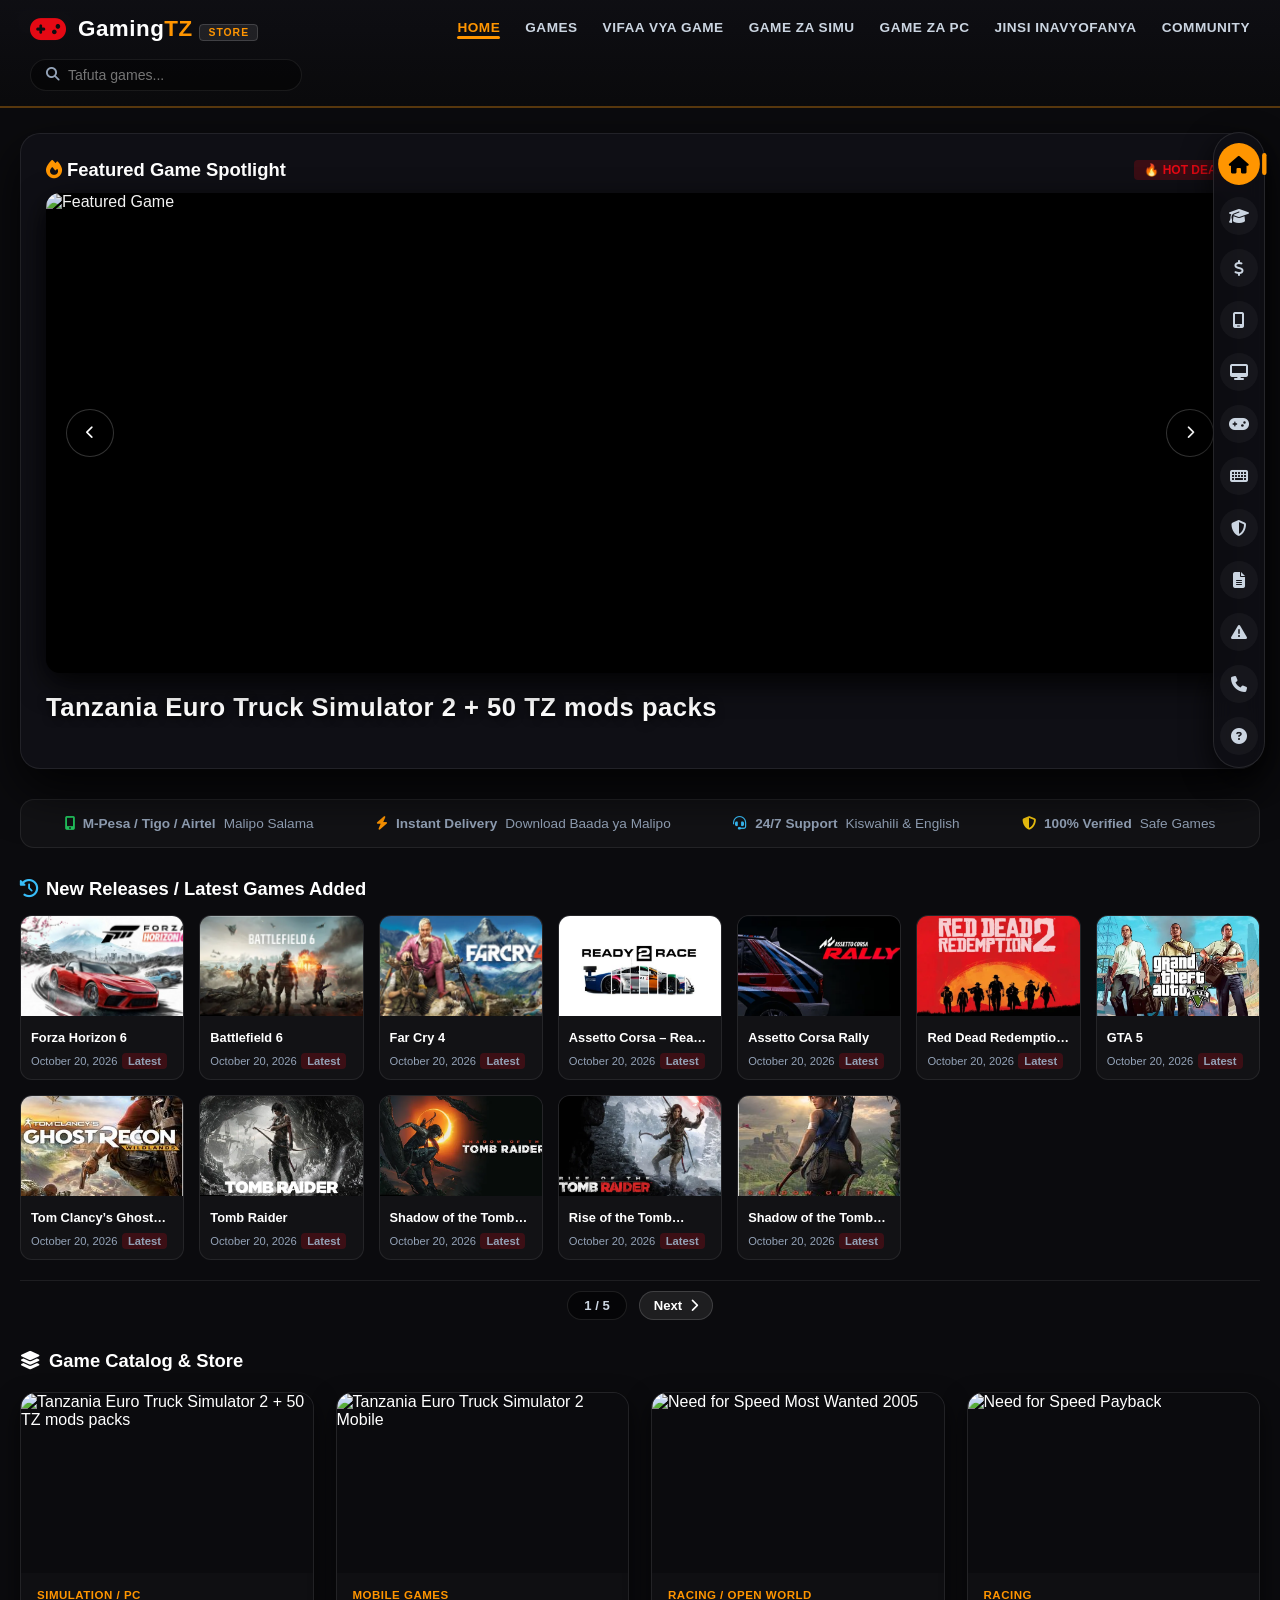
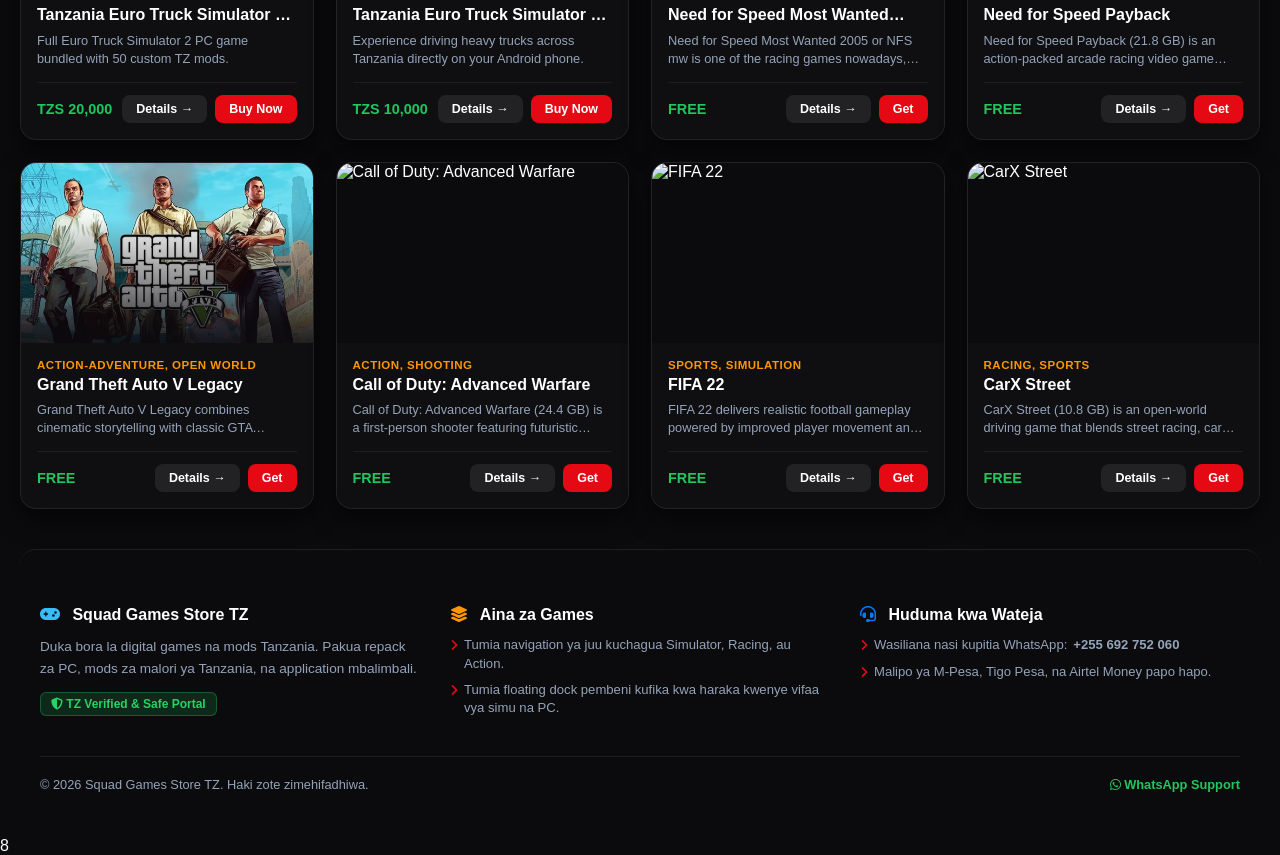
==== index.html @ bcca5953 "Update index.html" ====
<!DOCTYPE html>
<html lang="en">
<head>
    <meta charset="UTF-8">
    <meta name="viewport" content="width=device-width, initial-scale=1.0">
    <title>Squad Games Store TZ - Duka Bora la Games Tanzania</title>
    <!-- FontAwesome Icons -->
    <link rel="stylesheet" href="https://cdnjs.cloudflare.com/ajax/libs/font-awesome/6.4.0/css/all.min.css">
    <link rel="stylesheet" href="style.css">
    <style>
        /* --- GAMINGTZ CINEMATIC STORE STYLING OVERRIDES --- */
        body {
            background-color: #0b0b0e;
            color: #fff;
            font-family: 'Segoe UI', Tahoma, Geneva, Verdana, sans-serif;
            margin: 0;
            padding: 0;
            overflow-x: hidden;
        }

        /* Top Header Navigation Bar matching GamingTZ style */
        .gamingtz-header {
            background: linear-gradient(180deg, rgba(15,15,20,0.95) 0%, rgba(10,10,12,0.98) 100%);
            border-bottom: 2px solid rgba(255,149,0,0.3);
            padding: 15px 30px;
            display: flex;
            align-items: center;
            justify-content: space-between;
            flex-wrap: wrap;
            gap: 15px;
            position: sticky;
            top: 0;
            z-index: 1000;
            backdrop-filter: blur(10px);
        }

        .gamingtz-logo-area {
            display: flex;
            align-items: center;
            gap: 12px;
            text-decoration: none;
        }

        .gamingtz-logo-text {
            font-size: 1.4rem;
            font-weight: 900;
            color: #fff;
            letter-spacing: 0.5px;
        }

        .gamingtz-logo-text span {
            color: #ff9500;
        }

        .gamingtz-store-badge {
            background: rgba(255,255,255,0.08);
            border: 1px solid rgba(255,255,255,0.15);
            padding: 2px 8px;
            border-radius: 4px;
            font-size: 0.65rem;
            font-weight: bold;
            color: #cbd5e1;
            letter-spacing: 1px;
        }

        /* Top Navigation Tabs */
        .gamingtz-nav-links {
            display: flex;
            align-items: center;
            gap: 25px;
            flex-wrap: wrap;
        }

        .gamingtz-nav-item {
            color: #cbd5e1;
            text-decoration: none;
            font-size: 0.85rem;
            font-weight: 700;
            text-transform: uppercase;
            letter-spacing: 0.5px;
            transition: color 0.2s;
            position: relative;
            padding-bottom: 4px;
        }

        .gamingtz-nav-item:hover, .gamingtz-nav-item.active {
            color: #ff9500;
        }

        .gamingtz-nav-item.active::after {
            content: '';
            position: absolute;
            bottom: 0;
            left: 0;
            width: 100%;
            height: 3px;
            background: #ff9500;
            border-radius: 2px;
        }

        /* Full Width Container */
        .main-full-container {
            max-width: 1450px;
            margin: 0 auto;
            padding: 25px 20px;
        }

        /* Full-Screen Cinematic Hero Banner */
        .cinematic-hero-box {
            background: rgba(18, 18, 24, 0.75);
            backdrop-filter: blur(12px);
            border: 1px solid rgba(255, 255, 255, 0.08);
            border-radius: 20px;
            padding: 25px;
            box-shadow: 0 20px 50px rgba(0, 0, 0, 0.8);
            margin-bottom: 30px;
        }

        .hero-slider-wrapper {
            position: relative;
            width: 100%;
            height: 480px;
            border-radius: 14px;
            overflow: hidden;
            background: #000;
            box-shadow: 0 10px 30px rgba(0,0,0,0.9);
            cursor: pointer;
        }

        .hero-slider-img {
            width: 100%;
            height: 100%;
            object-fit: cover;
            filter: brightness(0.95);
            transition: transform 0.5s ease;
        }

        .slider-arrow {
            position: absolute;
            top: 50%;
            transform: translateY(-50%);
            z-index: 10;
            background: rgba(0, 0, 0, 0.6);
            backdrop-filter: blur(6px);
            border: 1px solid rgba(255, 255, 255, 0.2);
            color: #fff;
            width: 48px;
            height: 48px;
            border-radius: 50%;
            cursor: pointer;
            display: flex;
            align-items: center;
            justify-content: center;
            transition: all 0.2s;
        }

        .slider-arrow:hover {
            background: #e50914;
            border-color: #e50914;
        }

        .slider-prev { left: 20px; }
        .slider-next { right: 20px; }

        .hero-slider-title {
            margin-top: 20px;
            font-size: 1.6rem;
            color: #fff;
            font-weight: 800;
            text-shadow: 0 2px 8px rgba(0,0,0,0.8);
        }

        /* Floating Side Icon Dock */
        .floating-side-dock {
            position: fixed;
            right: 15px;
            top: 50%;
            transform: translateY(-50%);
            background: rgba(15, 15, 20, 0.85);
            backdrop-filter: blur(10px);
            border: 1px solid rgba(255, 255, 255, 0.1);
            border-radius: 30px;
            padding: 12px 6px;
            display: flex;
            flex-direction: column;
            gap: 14px;
            z-index: 999;
            box-shadow: 0 10px 30px rgba(0,0,0,0.8);
        }

        .dock-icon-btn {
            width: 38px;
            height: 38px;
            border-radius: 50%;
            display: flex;
            align-items: center;
            justify-content: center;
            color: #cbd5e1;
            background: rgba(255,255,255,0.04);
            border: none;
            cursor: pointer;
            transition: all 0.2s;
            text-decoration: none;
            position: relative;
        }

        .dock-icon-btn:hover, .dock-icon-btn.active {
            background: #ff9500;
            color: #000;
            transform: scale(1.1);
        }

        .dock-indicator {
            position: absolute;
            right: -6px;
            top: 50%;
            transform: translateY(-50%);
            width: 4px;
            height: 20px;
            background: transparent;
            border-radius: 2px;
        }

        .dock-icon-btn.active .dock-indicator {
            background: #ff9500;
        }

        /* Full Grid Layout */
        .full-game-grid {
            display: grid;
            grid-template-columns: repeat(auto-fill, minmax(280px, 1fr));
            gap: 22px;
            margin-top: 20px;
        }

        @media (max-width: 768px) {
            .floating-side-dock { display: none; }
            .gamingtz-nav-links { display: none; }
        }
    </style>
</head>
<body>

    <!-- GamingTZ Top Header Navigation Bar -->
    <header class="gamingtz-header">
        <a href="index.html" class="gamingtz-logo-area">
            <i class="fa-solid fa-gamepad" style="font-size: 1.8rem; color: #e50914;"></i>
            <div class="gamingtz-logo-text">Gaming<span>TZ</span> <span class="gamingtz-store-badge">STORE</span></div>
        </a>

        <!-- Navigation Tabs -->
        <nav class="gamingtz-nav-links">
            <a href="index.html" class="gamingtz-nav-item active">Home</a>
            <a href="#games-grid-section" class="gamingtz-nav-item">Games</a>
            <a href="download.html" class="gamingtz-nav-item">Vifaa Vya Game</a>
            <a href="index.html?category=mobile" class="gamingtz-nav-item">Game Za Simu</a>
            <a href="index.html?category=pc" class="gamingtz-nav-item">Game Za PC</a>
            <a href="https://wa.me/255692752060?text=Hello%20SquadGames%2C%20nisaidie%20kuhusu%20game." target="_blank" class="gamingtz-nav-item">Jinsi Inavyofanya</a>
            <a href="https://wa.me/255692752060" target="_blank" class="gamingtz-nav-item">Community</a>
        </nav>

        <div class="portal-search-wrapper" style="width: 240px;">
            <i class="fa-solid fa-magnifying-glass search-icon"></i>
            <input type="text" id="gameSearchInput" placeholder="Tafuta games...">
        </div>
    </header>

    <!-- Floating Right Side Icon Dock -->
    <div class="floating-side-dock">
        <a href="index.html" class="dock-icon-btn active" title="Home"><i class="fa-solid fa-house"></i><span class="dock-indicator"></span></a>
        <a href="index.html?category=courses" class="dock-icon-btn" title="Learning / Guides"><i class="fa-solid fa-graduation-cap"></i></a>
        <a href="https://wa.me/255692752060" class="dock-icon-btn" title="Wallet / Payments"><i class="fa-solid fa-dollar-sign"></i></a>
        <a href="index.html?category=mobile" class="dock-icon-btn" title="Mobile Games"><i class="fa-solid fa-mobile-screen"></i></a>
        <a href="index.html?category=pc" class="dock-icon-btn" title="PC Games"><i class="fa-solid fa-desktop"></i></a>
        <a href="index.html?category=action" class="dock-icon-btn" title="Arcade & Games"><i class="fa-solid fa-gamepad"></i></a>
        <a href="download.html" class="dock-icon-btn" title="Tools & Utilities"><i class="fa-solid fa-keyboard"></i></a>
        <a href="https://wa.me/255692752060" class="dock-icon-btn" title="Security & Safety"><i class="fa-solid fa-shield-halved"></i></a>
        <a href="https://wa.me/255692752060" class="dock-icon-btn" title="Documents"><i class="fa-solid fa-file-lines"></i></a>
        <a href="https://wa.me/255692752060" class="dock-icon-btn" title="Support Alert"><i class="fa-solid fa-triangle-exclamation"></i></a>
        <a href="https://wa.me/255692752060" class="dock-icon-btn" title="Phone Support"><i class="fa-solid fa-phone"></i></a>
        <a href="https://wa.me/255692752060" class="dock-icon-btn" title="Help"><i class="fa-solid fa-circle-question"></i></a>
    </div>

    <!-- Main Full-Width Container -->
    <div class="main-full-container">

        <!-- 1. Cinematic Full-Width Featured Spotlight Hero Banner -->
        <div class="cinematic-hero-box">
            <div class="section-title" style="display: flex; align-items: center; justify-content: space-between; margin-bottom: 12px;">
                <span><i class="fa-solid fa-fire" style="color: #ff9500;"></i> Featured Game Spotlight</span>
                <span style="font-size: 0.75rem; background: rgba(229,9,20,0.2); color: #e50914; padding: 3px 10px; border-radius: 4px; font-weight: bold;">🔥 HOT DEAL</span>
            </div>
            
            <div class="hero-slider-wrapper" onclick="openFeaturedDetails()">
                <button class="slider-arrow slider-prev" onclick="event.stopPropagation(); moveFeaturedSlide(-1);"><i class="fa-solid fa-chevron-left"></i></button>
                <div class="hero-slider-img-container" style="width: 100%; height: 100%;">
                    <img id="heroSliderImg" src="" alt="Featured Game" class="hero-slider-img">
                </div>
                <button class="slider-arrow slider-next" onclick="event.stopPropagation(); moveFeaturedSlide(1);"><i class="fa-solid fa-chevron-right"></i></button>
            </div>

            <h2 id="heroSliderTitle" class="hero-slider-title">Loading Featured Game...</h2>
        </div>

        <!-- 2. Trust Bar -->
        <div class="trust-bar" style="margin-bottom: 30px;">
            <div class="trust-item"><i class="fa-solid fa-mobile-screen-button" style="color: #22c55e;"></i> <b>M-Pesa / Tigo / Airtel</b> Malipo Salama</div>
            <div class="trust-item"><i class="fa-solid fa-bolt" style="color: #ff9500;"></i> <b>Instant Delivery</b> Download Baada ya Malipo</div>
            <div class="trust-item"><i class="fa-solid fa-headset" style="color: #38bdf8;"></i> <b>24/7 Support</b> Kiswahili & English</div>
            <div class="trust-item"><i class="fa-solid fa-shield-halved" style="color: #f1c40f;"></i> <b>100% Verified</b> Safe Games</div>
        </div>

        <!-- 3. Latest Games Added Section -->
        <div class="apunka-section-box" style="margin-bottom: 30px;">
            <h3 class="section-title"><i class="fa-solid fa-clock-rotate-left" style="color: #38bdf8;"></i> New Releases / Latest Games Added</h3>
            <div id="latestGamesGrid" class="latest-games-grid"></div>
        </div>

        <!-- 4. Main Game Catalog Grid Section -->
        <section id="games-grid-section" style="margin-bottom: 40px;">
            <h3 id="catalogSectionTitle" class="section-title"><i class="fa-solid fa-layer-group" style="color: #e50914;"></i> Game Catalog & Store</h3>
            <div id="games-grid" class="full-game-grid">
                <div class="loading-state" style="grid-column: 1 / -1; text-align: center; padding: 50px;">
                    <div class="spinner" style="margin: 0 auto 10px;"></div>
                    <p style="color: #94a3b8;">Inapakiza games za Tanzania...</p>
                </div>
            </div>
        </section>

        <!-- Professional Footer -->
        <footer class="portal-professional-footer">
            <div class="footer-grid">
                <div class="footer-col">
                    <h3><i class="fa-solid fa-gamepad" style="color: #38bdf8; margin-right: 8px;"></i> Squad Games Store TZ</h3>
                    <p style="font-size: 0.85rem; color: #94a3b8; line-height: 1.6; margin: 0 0 12px 0;">
                        Duka bora la digital games na mods Tanzania. Pakua repack za PC, mods za malori ya Tanzania, na application mbalimbali.
                    </p>
                    <span style="display: inline-block; background: rgba(37, 211, 102, 0.15); color: #25d366; padding: 4px 10px; border-radius: 6px; font-size: 0.75rem; font-weight: bold; border: 1px solid rgba(37, 211, 102, 0.3);">
                        <i class="fa-solid fa-shield-halved"></i> TZ Verified & Safe Portal
                    </span>
                </div>

                <div class="footer-col">
                    <h3><i class="fa-solid fa-layer-group" style="color: #ff9500; margin-right: 8px;"></i> Aina za Games</h3>
                    <ul class="footer-guide-list">
                        <li><i class="fa-solid fa-angle-right"></i> Tumia navigation ya juu kuchagua Simulator, Racing, au Action.</li>
                        <li><i class="fa-solid fa-angle-right"></i> Tumia floating dock pembeni kufika kwa haraka kwenye vifaa vya simu na PC.</li>
                    </ul>
                </div>

                <div class="footer-col">
                    <h3><i class="fa-solid fa-headset" style="color: #007aff; margin-right: 8px;"></i> Huduma kwa Wateja</h3>
                    <ul class="footer-guide-list">
                        <li><i class="fa-solid fa-angle-right"></i> Wasiliana nasi kupitia WhatsApp: <b>+255 692 752 060</b></li>
                        <li><i class="fa-solid fa-angle-right"></i> Malipo ya M-Pesa, Tigo Pesa, na Airtel Money papo hapo.</li>
                    </ul>
                </div>
            </div>

            <div class="footer-bottom-bar">
                <span>&copy; 2026 Squad Games Store TZ. Haki zote zimehifadhiwa.</span>
                <div class="footer-bottom-links">
                    <a href="https://wa.me/255692752060?text=Hello%20SquadGames" target="_blank"><i class="fa-brands fa-whatsapp"></i> WhatsApp Support</a>
                </div>
            </div>
        </footer>

    </div>

    <!-- Fullscreen Image Modal -->
    <div id="fullscreen-overlay" class="fullscreen-overlay" onclick="closeFullScreen()">
        <span class="fullscreen-close">&times;</span>
        <img id="fullscreen-img" class="fullscreen-img" src="" alt="Fullscreen View">
    </div>

    <script src="script.js"></script>
</body>
</html>8
---- style.css ----
/**
 * GamingTZ Store / Squad Games Store TZ - Core Application Stylesheet
 * Optimized for Cinematic Full-Screen Layout & Wide Cards
 */

:root {
    --bg-main: #0b0b0e;
    --bg-card: rgba(18, 18, 22, 0.85);
    --border-color: rgba(255, 255, 255, 0.08);
    --accent-red: #e50914;
    --accent-orange: #ff9500;
    --accent-green: #22c55e;
    --accent-blue: #38bdf8;
    --text-main: #ffffff;
    --text-muted: #94a3b8;
}

body {
    background-color: var(--bg-main);
    color: var(--text-main);
    font-family: 'Segoe UI', Tahoma, Geneva, Verdana, sans-serif;
    margin: 0;
    padding: 0;
    overflow-x: hidden;
}

/* --- TOP UTILITY BAR --- */
.top-utility-bar {
    background: rgba(15, 15, 18, 0.95);
    border-bottom: 1px solid var(--border-color);
    padding: 8px 20px;
    font-size: 0.82rem;
}

.top-utility-container {
    max-width: 1450px;
    margin: 0 auto;
    display: flex;
    justify-content: space-between;
    align-items: center;
    flex-wrap: wrap;
    gap: 10px;
}

.top-links {
    display: flex;
    gap: 15px;
    align-items: center;
    flex-wrap: wrap;
}

.top-links a {
    color: var(--text-muted);
    text-decoration: none;
    transition: color 0.2s;
    display: flex;
    align-items: center;
    gap: 5px;
}

.top-links a:hover {
    color: var(--text-main);
}

.top-social-badge span {
    color: var(--accent-green);
    font-weight: bold;
}

/* --- SEARCH WRAPPER --- */
.portal-search-wrapper {
    position: relative;
    background: rgba(0,0,0,0.4);
    border: 1px solid var(--border-color);
    border-radius: 30px;
    padding: 6px 15px;
    display: flex;
    align-items: center;
}

.portal-search-wrapper input {
    background: transparent;
    border: none;
    color: #fff;
    outline: none;
    width: 100%;
    padding-left: 8px;
    font-size: 0.88rem;
}

.search-icon {
    color: var(--text-muted);
    font-size: 0.85rem;
}

/* --- CINEMATIC FEATURED HERO BANNER (Full Width) --- */
.cinematic-hero-box {
    background: rgba(18, 18, 24, 0.75);
    backdrop-filter: blur(12px);
    -webkit-backdrop-filter: blur(12px);
    border: 1px solid rgba(255, 255, 255, 0.08);
    border-radius: 20px;
    padding: 25px;
    box-shadow: 0 20px 50px rgba(0, 0, 0, 0.8);
    margin-bottom: 30px;
}

.section-title {
    font-size: 1.15rem;
    font-weight: 700;
    color: #fff;
    margin: 0 0 15px 0;
    display: flex;
    align-items: center;
    gap: 8px;
}

.hero-slider-wrapper {
    position: relative;
    width: 100%;
    height: 480px !important;
    border-radius: 14px !important;
    overflow: hidden;
    background: #000;
    box-shadow: 0 10px 30px rgba(0,0,0,0.9);
    cursor: pointer;
}

.hero-slider-img {
    width: 100%;
    height: 100%;
    object-fit: cover;
    filter: brightness(0.95);
    transition: transform 0.5s ease;
}

.hero-slider-wrapper:hover .hero-slider-img {
    transform: scale(1.02);
}

/* Glassmorphic Navigation Arrows on Slider */
.slider-arrow {
    position: absolute;
    top: 50%;
    transform: translateY(-50%);
    z-index: 10;
    background: rgba(0, 0, 0, 0.6) !important;
    backdrop-filter: blur(6px);
    border: 1px solid rgba(255, 255, 255, 0.2) !important;
    color: #fff !important;
    width: 48px !important;
    height: 48px !important;
    border-radius: 50% !important;
    cursor: pointer;
    display: flex;
    align-items: center;
    justify-content: center;
    transition: all 0.2s ease;
}

.slider-arrow:hover {
    background: var(--accent-red) !important;
    border-color: var(--accent-red) !important;
}

.slider-prev { left: 20px; }
.slider-next { right: 20px; }

.hero-slider-title {
    margin-top: 20px !important;
    font-size: 1.6rem !important;
    color: #fff !important;
    font-weight: 800 !important;
    letter-spacing: 0.5px;
    text-shadow: 0 2px 8px rgba(0,0,0,0.8);
}

/* --- TRUST BAR --- */
.trust-bar {
    display: flex;
    gap: 15px;
    background: rgba(255,255,255,0.03);
    border: 1px solid var(--border-color);
    padding: 16px 20px;
    border-radius: 14px;
    margin-bottom: 30px;
    align-items: center;
    justify-content: space-around;
    flex-wrap: wrap;
}

.trust-item {
    display: flex;
    align-items: center;
    gap: 8px;
    font-size: 0.85rem;
    color: var(--text-muted);
}

/* --- LATEST GAMES GRID --- */
.latest-games-grid {
    display: grid;
    grid-template-columns: repeat(auto-fill, minmax(160px, 1fr));
    gap: 15px;
}

.latest-game-card {
    background: rgba(20,20,24,0.8);
    border: 1px solid var(--border-color);
    border-radius: 12px;
    overflow: hidden;
    cursor: pointer;
    transition: transform 0.2s, border-color 0.2s;
}

.latest-game-card:hover {
    transform: translateY(-4px);
    border-color: var(--accent-orange);
}

.latest-game-card img {
    width: 100%;
    height: 100px;
    object-fit: cover;
}

.latest-game-info {
    padding: 10px;
}

.latest-game-info h5 {
    font-size: 0.8rem;
    margin: 0 0 4px 0;
    color: #fff;
    display: -webkit-box;
    -webkit-line-clamp: 1;
    -webkit-box-orient: vertical;
    overflow: hidden;
}

.latest-game-info span {
    font-size: 0.7rem;
    color: var(--text-muted);
}

.badge-latest {
    display: inline-block;
    background: rgba(229,9,20,0.2);
    color: var(--accent-red);
    font-size: 0.65rem;
    padding: 2px 6px;
    border-radius: 4px;
    margin-top: 4px;
    font-weight: bold;
}

/* --- WIDE GAMINGTZ GAME CARDS & GRID STYLE --- */
.full-game-grid, .game-grid {
    display: grid;
    grid-template-columns: repeat(auto-fill, minmax(280px, 1fr)) !important;
    gap: 22px !important;
    margin-top: 20px !important;
}

.game-card {
    background: var(--bg-card) !important;
    border: 1px solid var(--border-color) !important;
    border-radius: 16px !important;
    overflow: hidden !important;
    transition: transform 0.3s ease, box-shadow 0.3s ease, border-color 0.3s ease !important;
    display: flex !important;
    flex-direction: column !important;
    box-shadow: 0 10px 25px rgba(0, 0, 0, 0.6) !important;
}

.game-card:hover {
    transform: translateY(-6px) !important;
    box-shadow: 0 15px 35px rgba(229, 9, 20, 0.3) !important;
    border-color: rgba(255, 149, 0, 0.6) !important;
}

/* Taller image area matching reference cards */
.game-img-wrapper {
    position: relative !important;
    width: 100% !important;
    height: 180px !important;
    overflow: hidden !important;
    background: #0b0b0e !important;
}

.game-img {
    width: 100% !important;
    height: 100% !important;
    object-fit: cover !important;
    transition: transform 0.4s ease !important;
}

.game-card:hover .game-img {
    transform: scale(1.06) !important;
}

/* Gradient overlay on image for clean readability */
.game-img-wrapper::after {
    content: '' !important;
    position: absolute !important;
    bottom: 0 !important;
    left: 0 !important;
    width: 100% !important;
    height: 70% !important;
    background: linear-gradient(180deg, transparent 0%, rgba(11, 11, 14, 0.9) 100%) !important;
    pointer-events: none !important;
}

.card-badge {
    position: absolute;
    top: 12px;
    left: 12px;
    background: rgba(0, 0, 0, 0.75);
    backdrop-filter: blur(4px);
    color: #fff;
    padding: 4px 10px;
    border-radius: 6px;
    font-size: 0.72rem;
    font-weight: bold;
    border: 1px solid rgba(255,255,255,0.15);
    z-index: 2;
}

.game-details {
    padding: 16px !important;
    display: flex !important;
    flex-direction: column !important;
    flex-grow: 1 !important;
    background: rgba(15, 15, 18, 0.95) !important;
}

.category-tag {
    font-size: 0.72rem !important;
    color: var(--accent-orange) !important;
    text-transform: uppercase !important;
    font-weight: 800 !important;
    margin-bottom: 4px !important;
    letter-spacing: 0.5px !important;
}

.game-details h3 {
    font-size: 1rem !important;
    color: #fff !important;
    margin: 0 0 6px 0 !important;
    font-weight: 800 !important;
    line-height: 1.3 !important;
    display: -webkit-box;
    -webkit-line-clamp: 1;
    -webkit-box-orient: vertical;
    overflow: hidden;
}

.game-details p {
    font-size: 0.8rem !important;
    color: var(--text-muted) !important;
    margin: 0 0 14px 0 !important;
    display: -webkit-box;
    -webkit-line-clamp: 2;
    -webkit-box-orient: vertical;
    overflow: hidden;
    line-height: 1.4;
}

.card-action {
    display: flex !important;
    align-items: center !important;
    justify-content: space-between !important;
    margin-top: auto !important;
    padding-top: 12px !important;
    border-top: 1px solid rgba(255, 255, 255, 0.06) !important;
}

.price {
    font-size: 0.9rem !important;
    font-weight: 900 !important;
    color: var(--accent-green) !important;
}

.action-group {
    display: flex;
    gap: 8px;
}

.btn-details, .btn-action {
    padding: 7px 14px;
    border-radius: 8px;
    font-size: 0.78rem;
    font-weight: 700;
    cursor: pointer;
    text-decoration: none;
    border: none;
    transition: opacity 0.2s;
}

.btn-details {
    background: rgba(255,255,255,0.08);
    color: #fff;
}

.btn-action, .btn-get {
    background: var(--accent-red);
    color: #fff;
}

.btn-details:hover, .btn-action:hover {
    opacity: 0.85;
}

/* --- MODALS & FULLSCREEN OVERLAY --- */
.modal-overlay {
    position: fixed;
    top: 0;
    left: 0;
    width: 100%;
    height: 100%;
    background: rgba(0, 0, 0, 0.85);
    backdrop-filter: blur(8px);
    display: flex;
    align-items: center;
    justify-content: center;
    z-index: 9999;
    opacity: 0;
    pointer-events: none;
    transition: opacity 0.3s ease;
}

.modal-overlay.active {
    opacity: 1;
    pointer-events: auto;
}

.modal-content {
    background: #18181c;
    border: 1px solid var(--border-color);
    border-radius: 16px;
    padding: 25px;
    width: 90%;
    max-width: 450px;
    position: relative;
    box-shadow: 0 20px 50px rgba(0,0,0,0.9);
}

.fullscreen-overlay {
    position: fixed;
    top: 0;
    left: 0;
    width: 100%;
    height: 100%;
    background: rgba(0,0,0,0.95);
    z-index: 99999;
    display: none;
    align-items: center;
    justify-content: center;
}

.fullscreen-overlay.active {
    display: flex;
}

.fullscreen-img {
    max-width: 90%;
    max-height: 90vh;
    border-radius: 8px;
    box-shadow: 0 10px 40px rgba(0,0,0,0.8);
}

.fullscreen-close {
    position: absolute;
    top: 20px;
    right: 30px;
    color: #fff;
    font-size: 2.5rem;
    cursor: pointer;
}

/* --- PROFESSIONAL FOOTER --- */
.portal-professional-footer {
    background: rgba(12, 12, 15, 0.95);
    border-top: 1px solid var(--border-color);
    margin-top: 40px;
    padding: 40px 20px 20px 20px;
    border-radius: 16px 16px 0 0;
}

.footer-grid {
    display: grid;
    grid-template-columns: repeat(auto-fit, minmax(280px, 1fr));
    gap: 30px;
    max-width: 1300px;
    margin: 0 auto 30px auto;
}

.footer-col h3 {
    font-size: 1rem;
    color: #fff;
    margin-bottom: 12px;
}

.footer-guide-list {
    list-style: none;
    padding: 0;
    margin: 0;
}

.footer-guide-list li {
    font-size: 0.82rem;
    color: var(--text-muted);
    margin-bottom: 8px;
    display: flex;
    align-items: flex-start;
    gap: 6px;
    line-height: 1.4;
}

.footer-guide-list li i {
    color: var(--accent-red);
    margin-top: 3px;
}

.footer-bottom-bar {
    max-width: 1300px;
    margin: 0 auto;
    padding-top: 20px;
    border-top: 1px solid var(--border-color);
    display: flex;
    justify-content: space-between;
    align-items: center;
    flex-wrap: wrap;
    gap: 15px;
    font-size: 0.8rem;
    color: var(--text-muted);
}

.footer-bottom-links a {
    color: var(--accent-green);
    text-decoration: none;
    font-weight: bold;
}
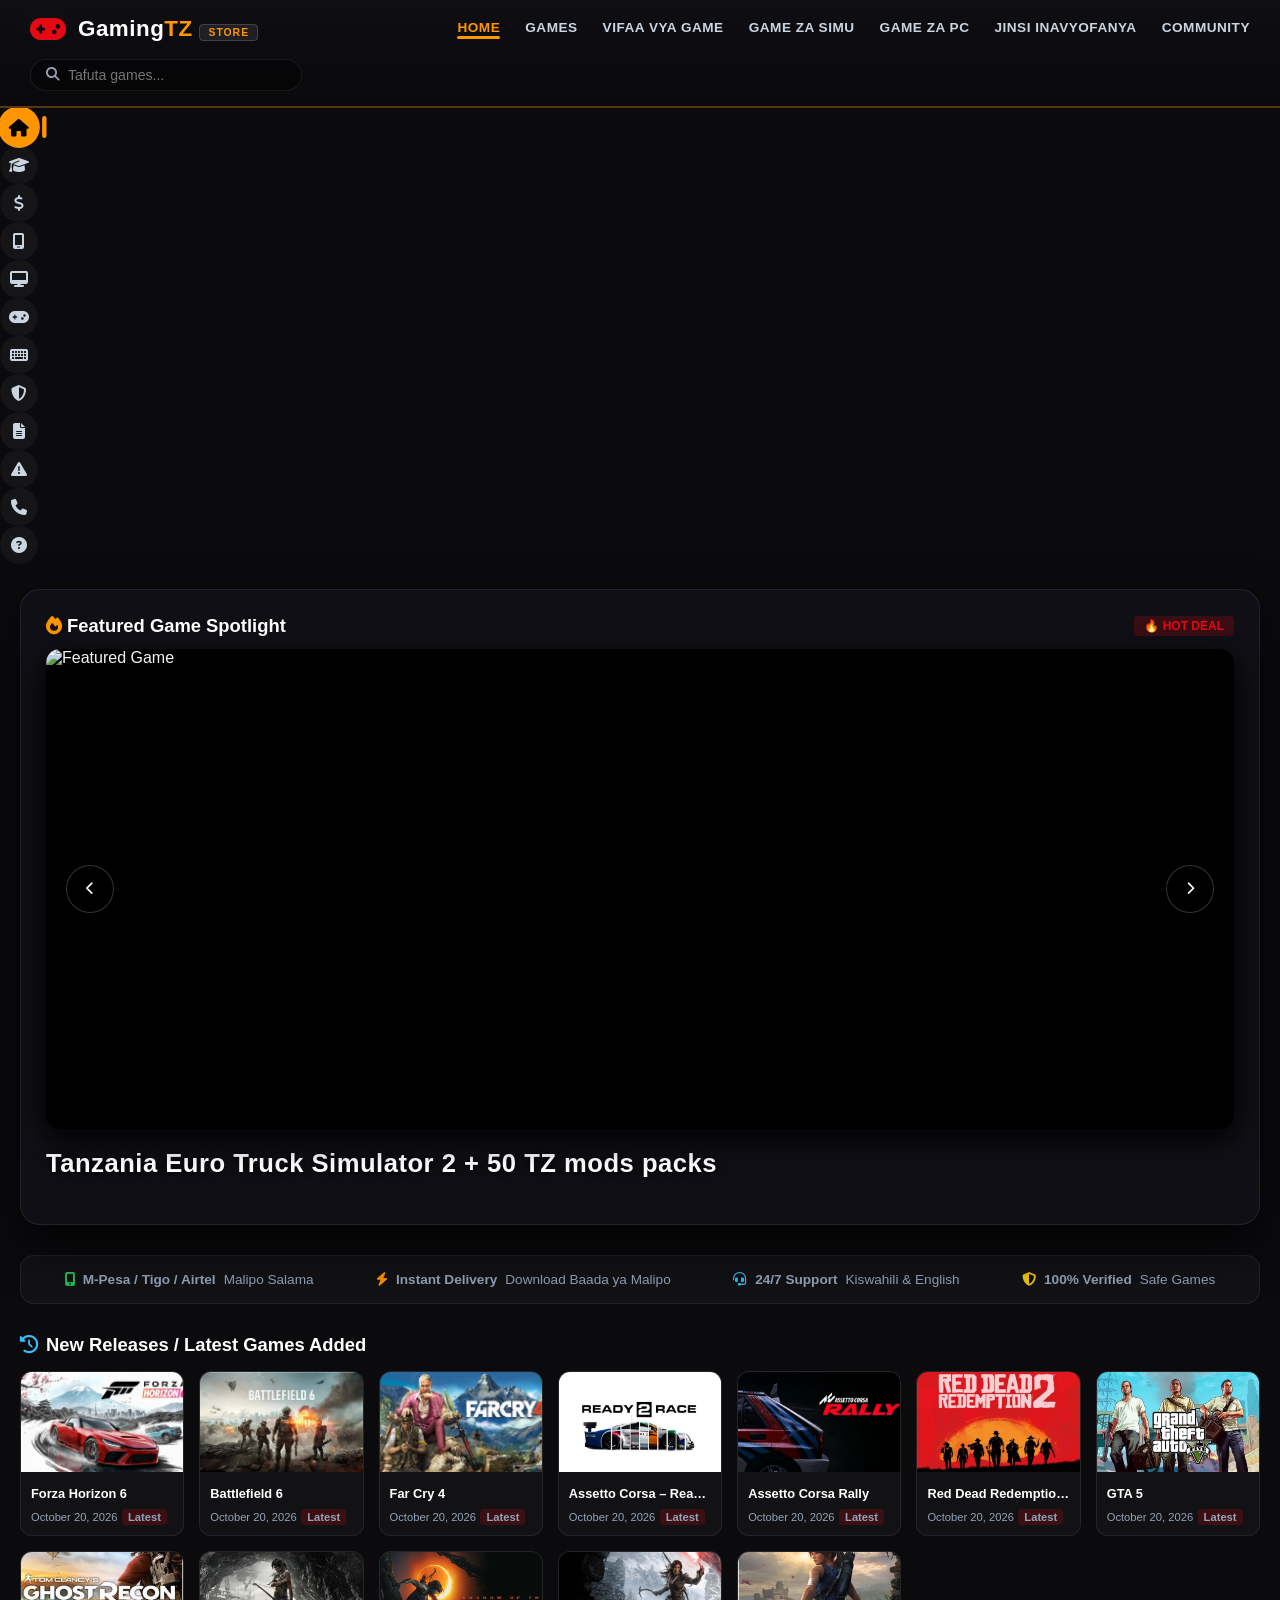
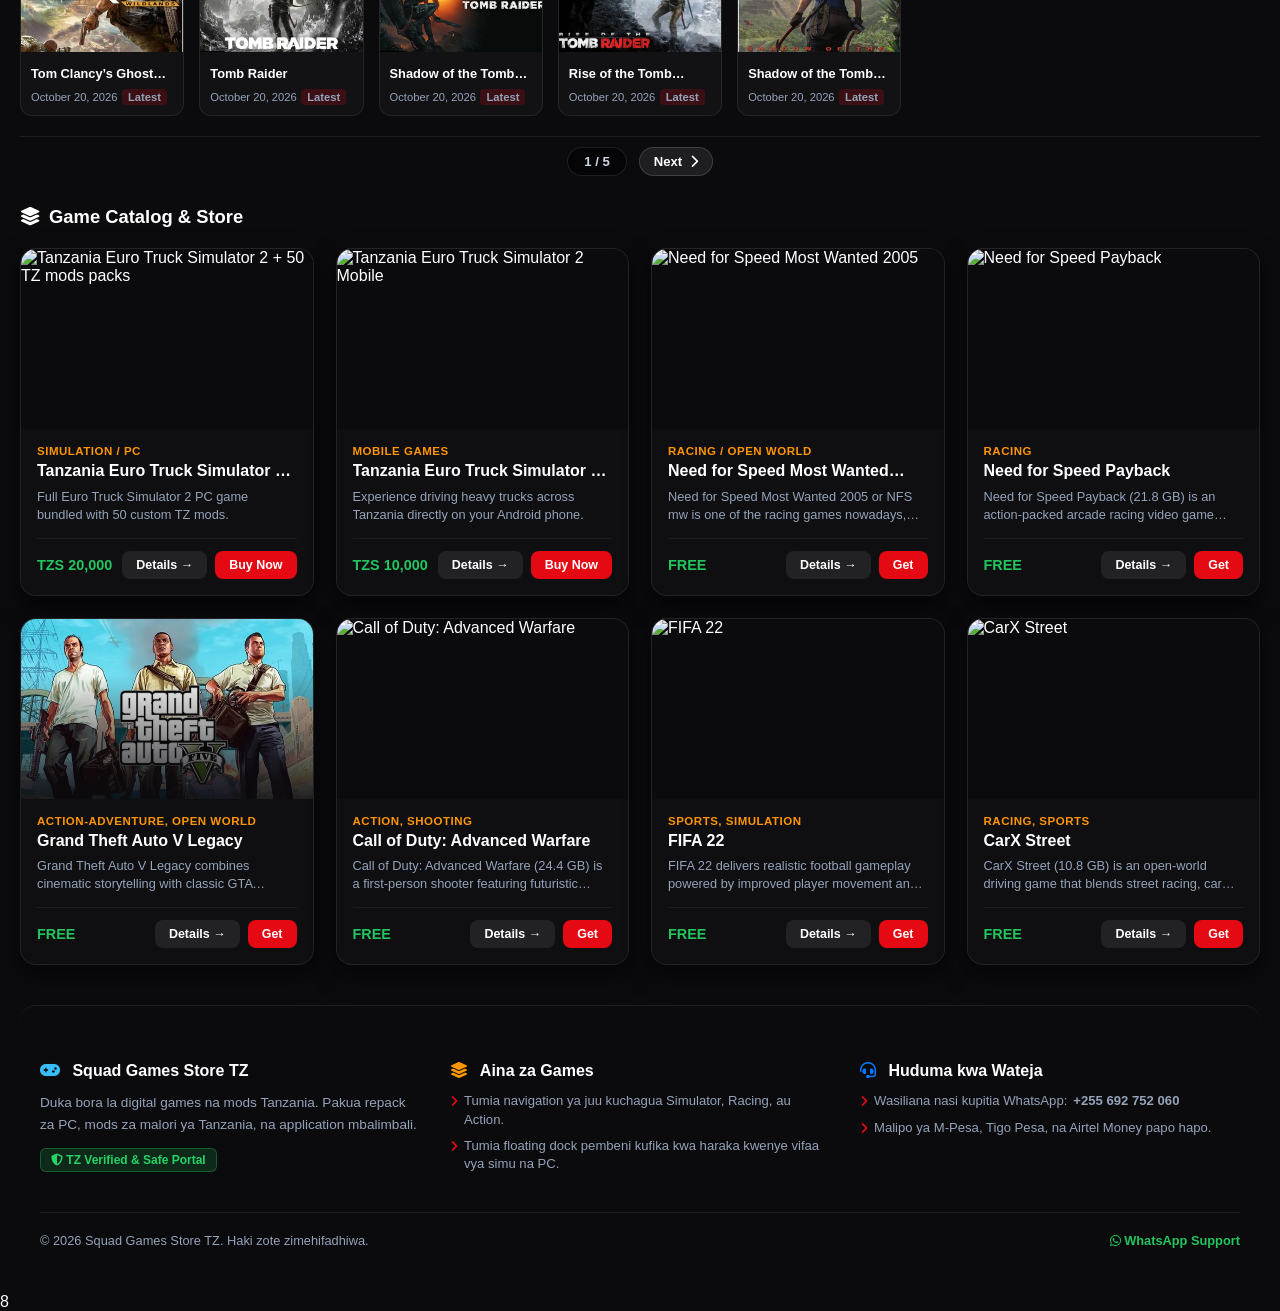
==== commit dc768020: "Update index.html" ====
--- a/index.html
+++ b/index.html
@@ -170,24 +170,6 @@
             text-shadow: 0 2px 8px rgba(0,0,0,0.8);
         }
 
-        /* Floating Side Icon Dock */
-        .floating-side-dock {
-            position: fixed;
-            right: 15px;
-            top: 50%;
-            transform: translateY(-50%);
-            background: rgba(15, 15, 20, 0.85);
-            backdrop-filter: blur(10px);
-            border: 1px solid rgba(255, 255, 255, 0.1);
-            border-radius: 30px;
-            padding: 12px 6px;
-            display: flex;
-            flex-direction: column;
-            gap: 14px;
-            z-index: 999;
-            box-shadow: 0 10px 30px rgba(0,0,0,0.8);
-        }
-
         .dock-icon-btn {
             width: 38px;
             height: 38px;
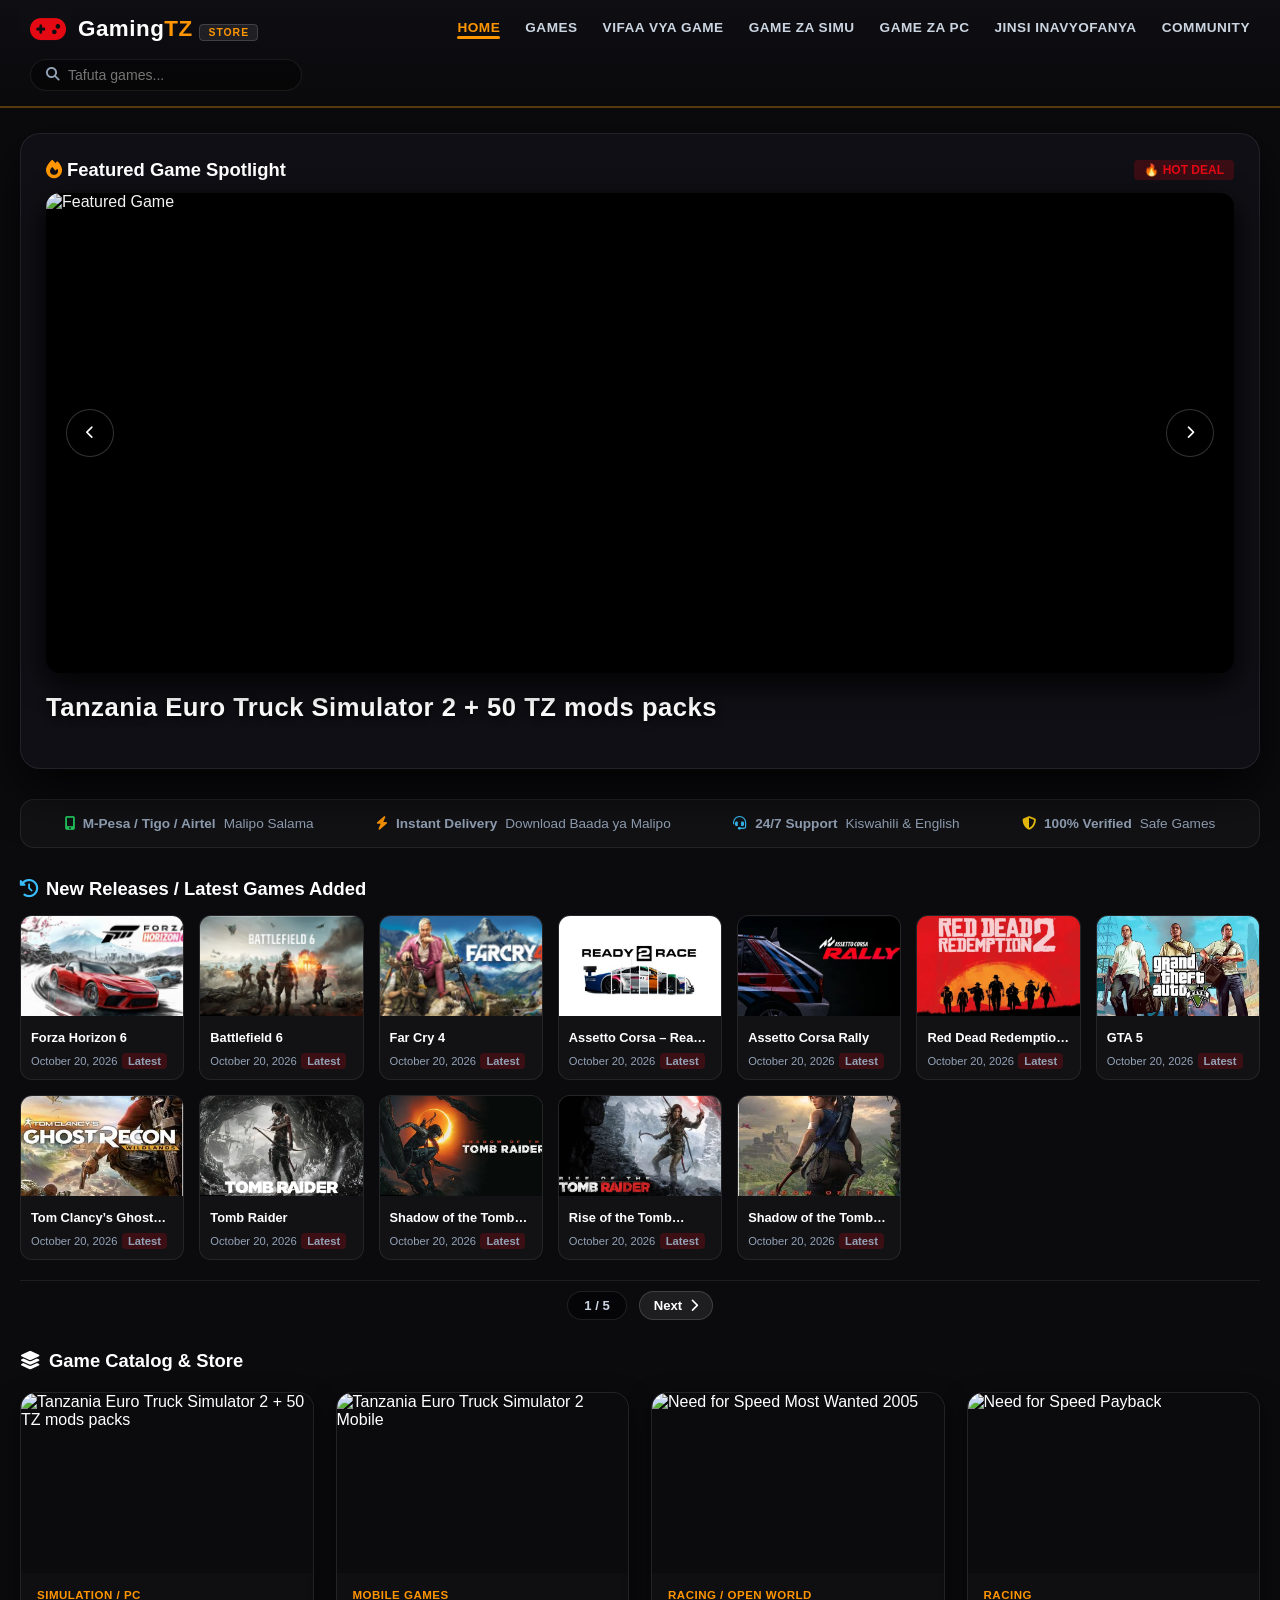
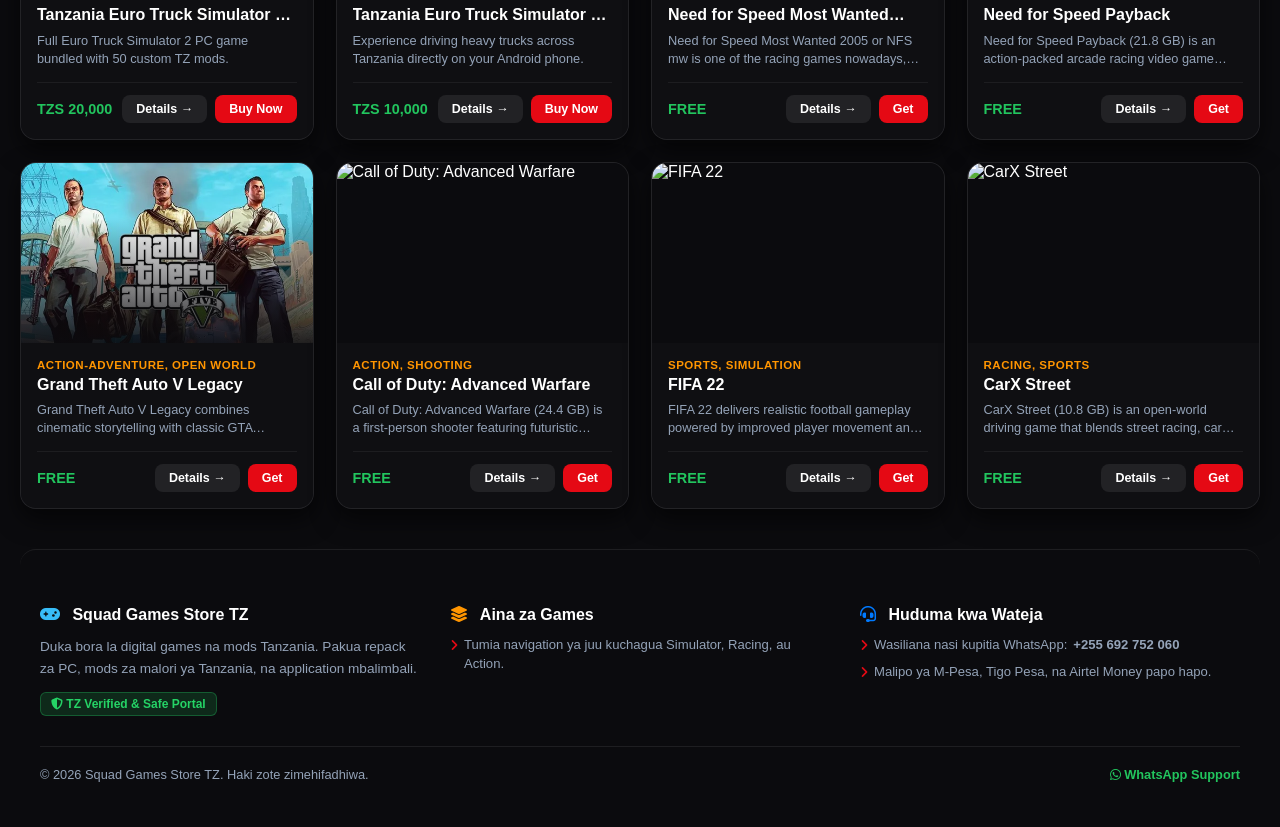
==== commit ecbad542: "Update index.html" ====
--- a/index.html
+++ b/index.html
@@ -170,43 +170,6 @@
             text-shadow: 0 2px 8px rgba(0,0,0,0.8);
         }
 
-        .dock-icon-btn {
-            width: 38px;
-            height: 38px;
-            border-radius: 50%;
-            display: flex;
-            align-items: center;
-            justify-content: center;
-            color: #cbd5e1;
-            background: rgba(255,255,255,0.04);
-            border: none;
-            cursor: pointer;
-            transition: all 0.2s;
-            text-decoration: none;
-            position: relative;
-        }
-
-        .dock-icon-btn:hover, .dock-icon-btn.active {
-            background: #ff9500;
-            color: #000;
-            transform: scale(1.1);
-        }
-
-        .dock-indicator {
-            position: absolute;
-            right: -6px;
-            top: 50%;
-            transform: translateY(-50%);
-            width: 4px;
-            height: 20px;
-            background: transparent;
-            border-radius: 2px;
-        }
-
-        .dock-icon-btn.active .dock-indicator {
-            background: #ff9500;
-        }
-
         /* Full Grid Layout */
         .full-game-grid {
             display: grid;
@@ -216,7 +179,6 @@
         }
 
         @media (max-width: 768px) {
-            .floating-side-dock { display: none; }
             .gamingtz-nav-links { display: none; }
         }
     </style>
@@ -246,22 +208,6 @@
             <input type="text" id="gameSearchInput" placeholder="Tafuta games...">
         </div>
     </header>
-
-    <!-- Floating Right Side Icon Dock -->
-    <div class="floating-side-dock">
-        <a href="index.html" class="dock-icon-btn active" title="Home"><i class="fa-solid fa-house"></i><span class="dock-indicator"></span></a>
-        <a href="index.html?category=courses" class="dock-icon-btn" title="Learning / Guides"><i class="fa-solid fa-graduation-cap"></i></a>
-        <a href="https://wa.me/255692752060" class="dock-icon-btn" title="Wallet / Payments"><i class="fa-solid fa-dollar-sign"></i></a>
-        <a href="index.html?category=mobile" class="dock-icon-btn" title="Mobile Games"><i class="fa-solid fa-mobile-screen"></i></a>
-        <a href="index.html?category=pc" class="dock-icon-btn" title="PC Games"><i class="fa-solid fa-desktop"></i></a>
-        <a href="index.html?category=action" class="dock-icon-btn" title="Arcade & Games"><i class="fa-solid fa-gamepad"></i></a>
-        <a href="download.html" class="dock-icon-btn" title="Tools & Utilities"><i class="fa-solid fa-keyboard"></i></a>
-        <a href="https://wa.me/255692752060" class="dock-icon-btn" title="Security & Safety"><i class="fa-solid fa-shield-halved"></i></a>
-        <a href="https://wa.me/255692752060" class="dock-icon-btn" title="Documents"><i class="fa-solid fa-file-lines"></i></a>
-        <a href="https://wa.me/255692752060" class="dock-icon-btn" title="Support Alert"><i class="fa-solid fa-triangle-exclamation"></i></a>
-        <a href="https://wa.me/255692752060" class="dock-icon-btn" title="Phone Support"><i class="fa-solid fa-phone"></i></a>
-        <a href="https://wa.me/255692752060" class="dock-icon-btn" title="Help"><i class="fa-solid fa-circle-question"></i></a>
-    </div>
 
     <!-- Main Full-Width Container -->
     <div class="main-full-container">
@@ -326,7 +272,6 @@
                     <h3><i class="fa-solid fa-layer-group" style="color: #ff9500; margin-right: 8px;"></i> Aina za Games</h3>
                     <ul class="footer-guide-list">
                         <li><i class="fa-solid fa-angle-right"></i> Tumia navigation ya juu kuchagua Simulator, Racing, au Action.</li>
-                        <li><i class="fa-solid fa-angle-right"></i> Tumia floating dock pembeni kufika kwa haraka kwenye vifaa vya simu na PC.</li>
                     </ul>
                 </div>
 
@@ -357,4 +302,4 @@
 
     <script src="script.js"></script>
 </body>
-</html>8
+</html>
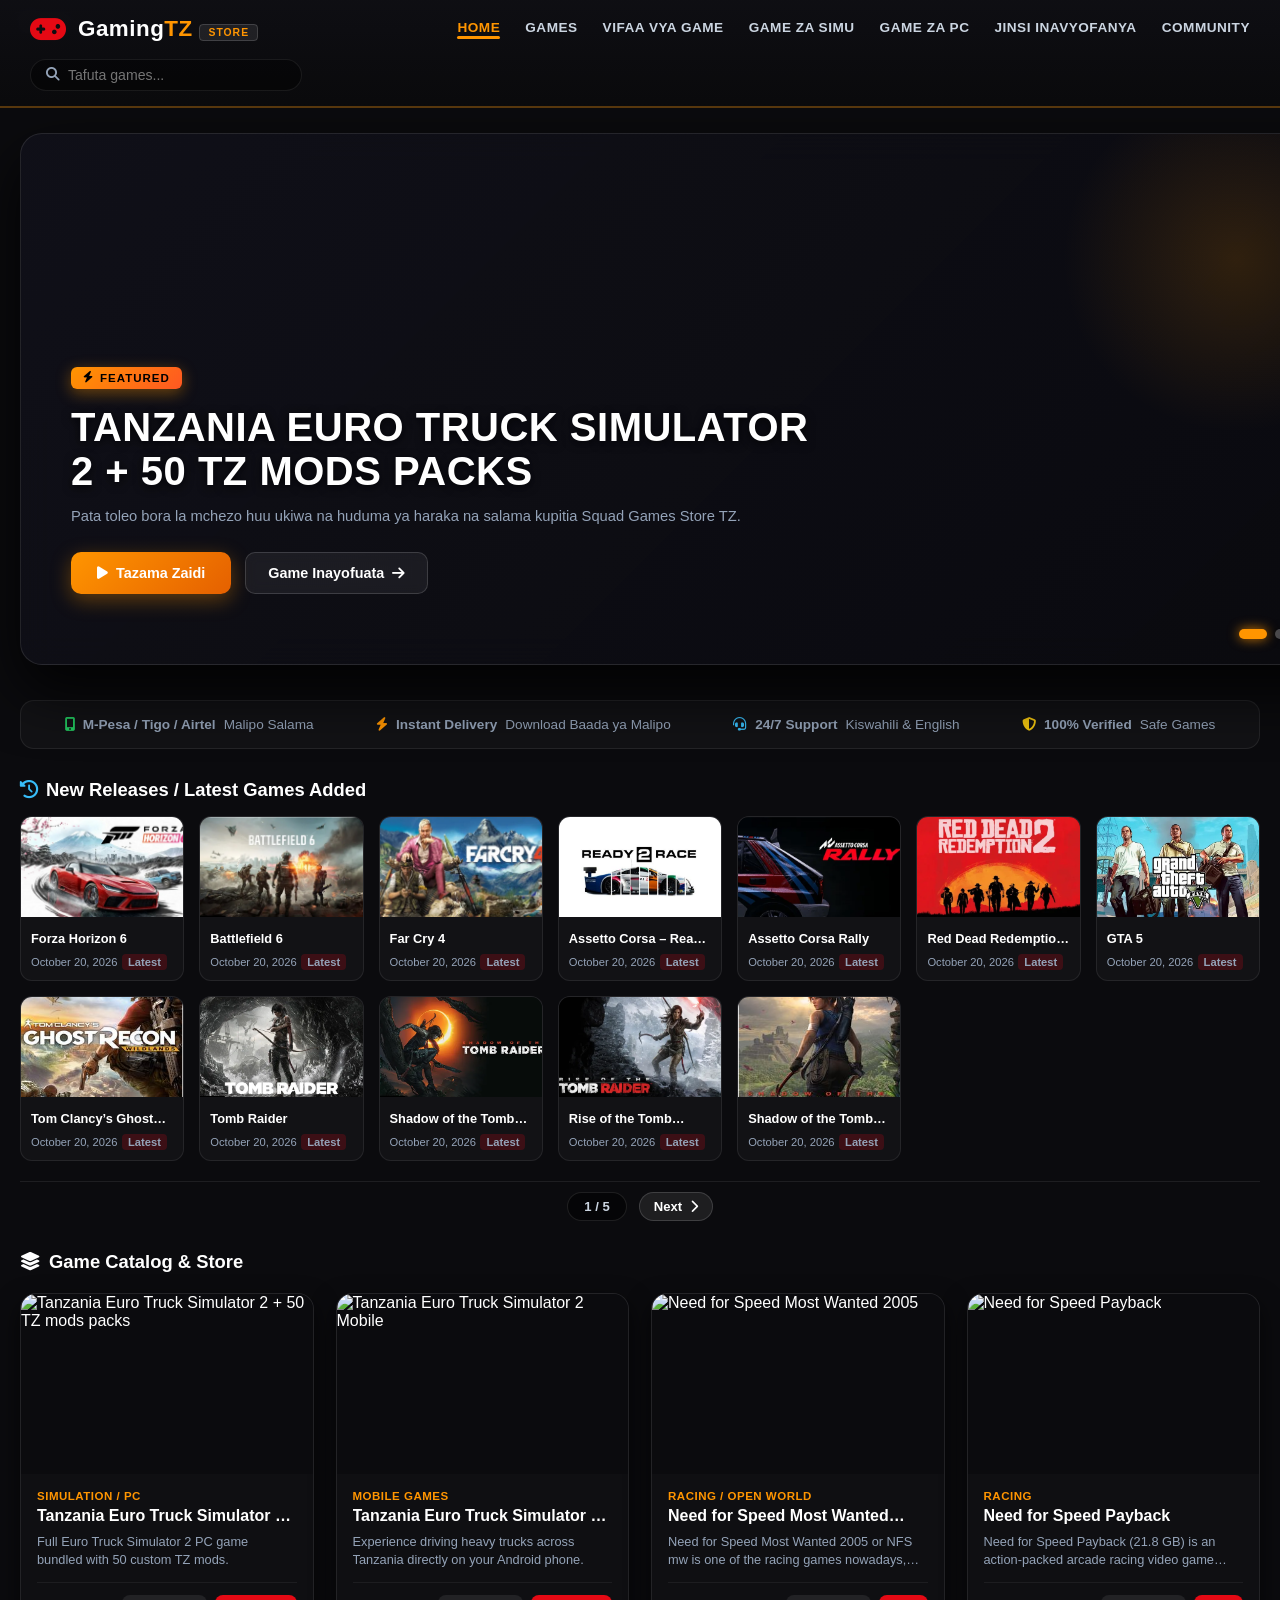
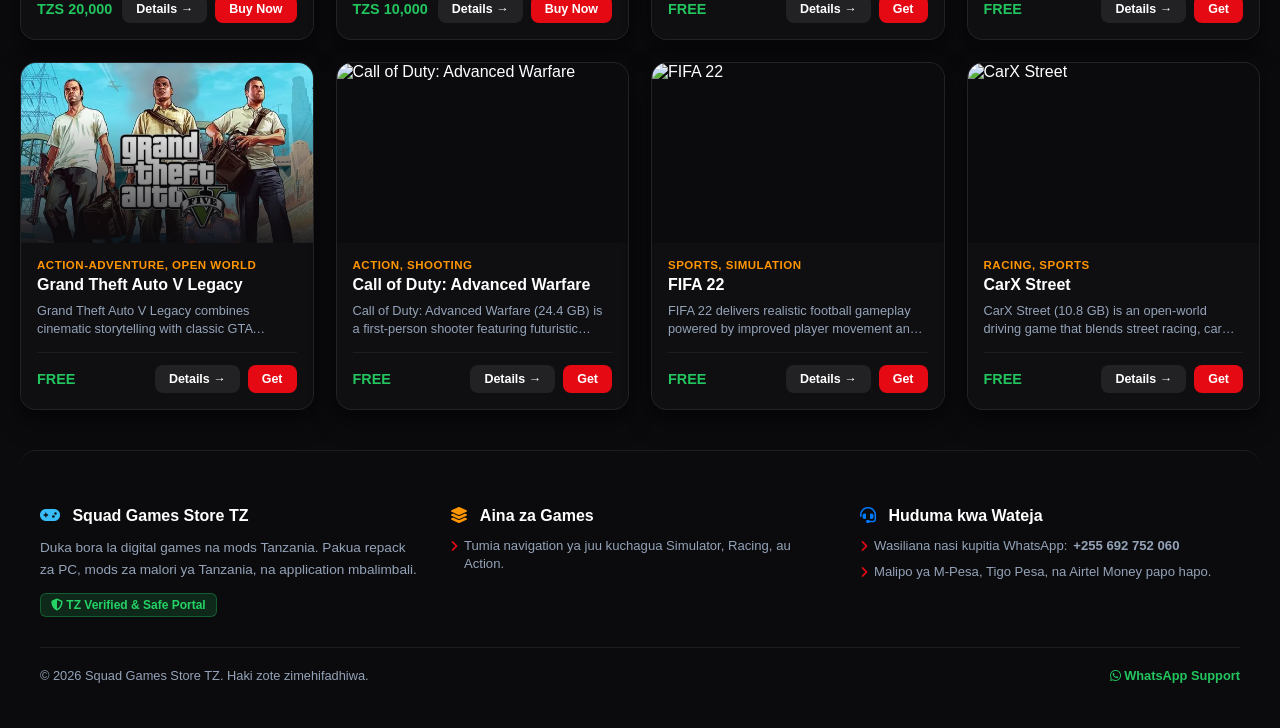
==== commit 2ffdab15: "Update index.html" ====
--- a/index.html
+++ b/index.html
@@ -105,69 +105,157 @@
             padding: 25px 20px;
         }
 
-        /* Full-Screen Cinematic Hero Banner */
-        .cinematic-hero-box {
-            background: rgba(18, 18, 24, 0.75);
-            backdrop-filter: blur(12px);
-            border: 1px solid rgba(255, 255, 255, 0.08);
-            border-radius: 20px;
-            padding: 25px;
-            box-shadow: 0 20px 50px rgba(0, 0, 0, 0.8);
-            margin-bottom: 30px;
-        }
-
-        .hero-slider-wrapper {
+        /* --- MODERN CINEMATIC TRANSPARENT HERO SPOTLIGHT --- */
+        .modern-hero-spotlight {
             position: relative;
             width: 100%;
-            height: 480px;
-            border-radius: 14px;
+            min-height: 440px;
+            background: linear-gradient(135deg, rgba(18, 18, 28, 0.75) 0%, rgba(10, 10, 15, 0.88) 100%);
+            backdrop-filter: blur(16px);
+            -webkit-backdrop-filter: blur(16px);
+            border: 1px solid rgba(255, 255, 255, 0.1);
+            border-radius: 22px;
+            padding: 45px 50px;
+            box-shadow: 0 25px 60px rgba(0, 0, 0, 0.85);
+            margin-bottom: 35px;
             overflow: hidden;
-            background: #000;
-            box-shadow: 0 10px 30px rgba(0,0,0,0.9);
             cursor: pointer;
-        }
-
-        .hero-slider-img {
-            width: 100%;
-            height: 100%;
-            object-fit: cover;
-            filter: brightness(0.95);
-            transition: transform 0.5s ease;
-        }
-
-        .slider-arrow {
+            display: flex;
+            flex-direction: column;
+            justify-content: flex-end;
+            transition: border-color 0.3s ease;
+        }
+
+        .modern-hero-spotlight:hover {
+            border-color: rgba(255, 149, 0, 0.4);
+        }
+
+        /* Ambient Background Glow */
+        .hero-backdrop-glow {
             position: absolute;
-            top: 50%;
-            transform: translateY(-50%);
-            z-index: 10;
-            background: rgba(0, 0, 0, 0.6);
+            top: -50px;
+            right: -50px;
+            width: 350px;
+            height: 350px;
+            background: radial-gradient(circle, rgba(255, 149, 0, 0.15) 0%, transparent 70%);
+            pointer-events: none;
+            z-index: 1;
+        }
+
+        .hero-content-overlay {
+            position: relative;
+            z-index: 2;
+            max-width: 750px;
+        }
+
+        .hero-tag-badge {
+            display: inline-flex;
+            align-items: center;
+            gap: 6px;
+            background: linear-gradient(135deg, #ff9500, #ff5722);
+            color: #000;
+            font-size: 0.72rem;
+            font-weight: 900;
+            padding: 5px 12px;
+            border-radius: 6px;
+            letter-spacing: 1px;
+            text-transform: uppercase;
+            margin-bottom: 16px;
+            box-shadow: 0 4px 15px rgba(255, 149, 0, 0.4);
+        }
+
+        .hero-main-title {
+            font-size: 2.5rem;
+            font-weight: 900;
+            color: #ffffff;
+            margin: 0 0 12px 0;
+            text-transform: uppercase;
+            letter-spacing: 0.5px;
+            text-shadow: 0 2px 10px rgba(0,0,0,0.8);
+            line-height: 1.1;
+        }
+
+        .hero-sub-text {
+            font-size: 0.92rem;
+            color: #94a3b8;
+            margin: 0 0 25px 0;
+            line-height: 1.5;
+        }
+
+        .hero-action-buttons {
+            display: flex;
+            gap: 14px;
+            flex-wrap: wrap;
+            margin-bottom: 25px;
+        }
+
+        .hero-btn-primary {
+            background: linear-gradient(135deg, #ff9500, #e56000);
+            color: #fff;
+            border: none;
+            padding: 12px 26px;
+            border-radius: 10px;
+            font-weight: 800;
+            font-size: 0.9rem;
+            cursor: pointer;
+            display: flex;
+            align-items: center;
+            gap: 8px;
+            box-shadow: 0 6px 20px rgba(255, 149, 0, 0.35);
+            transition: transform 0.2s, box-shadow 0.2s;
+        }
+
+        .hero-btn-primary:hover {
+            transform: translateY(-2px);
+            box-shadow: 0 8px 25px rgba(255, 149, 0, 0.55);
+        }
+
+        .hero-btn-secondary {
+            background: rgba(255, 255, 255, 0.06);
+            color: #fff;
+            border: 1px solid rgba(255, 255, 255, 0.15);
+            padding: 12px 22px;
+            border-radius: 10px;
+            font-weight: 700;
+            font-size: 0.9rem;
+            cursor: pointer;
+            display: flex;
+            align-items: center;
+            gap: 8px;
             backdrop-filter: blur(6px);
-            border: 1px solid rgba(255, 255, 255, 0.2);
-            color: #fff;
-            width: 48px;
-            height: 48px;
+            transition: background 0.2s, border-color 0.2s;
+        }
+
+        .hero-btn-secondary:hover {
+            background: rgba(255, 255, 255, 0.12);
+            border-color: rgba(255, 255, 255, 0.3);
+        }
+
+        /* Glowing Animated Navigation Dots (Passing Around at the Bottom) */
+        .hero-dots-pagination {
+            position: absolute;
+            bottom: 25px;
+            right: 40px;
+            display: flex;
+            gap: 8px;
+            z-index: 3;
+        }
+
+        .hero-dot {
+            width: 10px;
+            height: 10px;
+            background: rgba(255, 255, 255, 0.25);
             border-radius: 50%;
             cursor: pointer;
-            display: flex;
-            align-items: center;
-            justify-content: center;
-            transition: all 0.2s;
-        }
-
-        .slider-arrow:hover {
-            background: #e50914;
-            border-color: #e50914;
-        }
-
-        .slider-prev { left: 20px; }
-        .slider-next { right: 20px; }
-
-        .hero-slider-title {
-            margin-top: 20px;
-            font-size: 1.6rem;
-            color: #fff;
-            font-weight: 800;
-            text-shadow: 0 2px 8px rgba(0,0,0,0.8);
+            transition: all 0.3s ease;
+            box-shadow: 0 0 8px rgba(0,0,0,0.5);
+        }
+
+        .hero-dot.active {
+            width: 28px;
+            background: #ff9500;
+            border-radius: 6px;
+            box-shadow: 0 0 12px rgba(255, 149, 0, 0.8);
         }
 
         /* Full Grid Layout */
@@ -180,6 +268,9 @@
 
         @media (max-width: 768px) {
             .gamingtz-nav-links { display: none; }
+            .modern-hero-spotlight { padding: 25px 20px; }
+            .hero-main-title { font-size: 1.8rem; }
+            .hero-dots-pagination { right: 20px; bottom: 15px; }
         }
     </style>
 </head>
@@ -212,22 +303,32 @@
     <!-- Main Full-Width Container -->
     <div class="main-full-container">
 
-        <!-- 1. Cinematic Full-Width Featured Spotlight Hero Banner -->
-        <div class="cinematic-hero-box">
-            <div class="section-title" style="display: flex; align-items: center; justify-content: space-between; margin-bottom: 12px;">
-                <span><i class="fa-solid fa-fire" style="color: #ff9500;"></i> Featured Game Spotlight</span>
-                <span style="font-size: 0.75rem; background: rgba(229,9,20,0.2); color: #e50914; padding: 3px 10px; border-radius: 4px; font-weight: bold;">🔥 HOT DEAL</span>
+        <!-- New Cinematic Transparent Hero Spotlight Banner -->
+        <div class="modern-hero-spotlight" onclick="openFeaturedDetails()">
+            <div class="hero-backdrop-glow"></div>
+            
+            <div class="hero-content-overlay">
+                <span class="hero-tag-badge"><i class="fa-solid fa-bolt"></i> FEATURED</span>
+                <h1 id="heroSliderTitle" class="hero-main-title">Loading Featured Game...</h1>
+                <p class="hero-sub-text">Pata toleo bora la mchezo huu ukiwa na huduma ya haraka na salama kupitia Squad Games Store TZ.</p>
+                
+                <div class="hero-action-buttons">
+                    <button class="hero-btn-primary" onclick="event.stopPropagation(); openFeaturedDetails();">
+                        <i class="fa-solid fa-play"></i> <span>Tazama Zaidi</span>
+                    </button>
+                    <button class="hero-btn-secondary" onclick="event.stopPropagation(); moveFeaturedSlide(1);">
+                        <span>Game Inayofuata</span> <i class="fa-solid fa-arrow-right"></i>
+                    </button>
+                </div>
             </div>
-            
-            <div class="hero-slider-wrapper" onclick="openFeaturedDetails()">
-                <button class="slider-arrow slider-prev" onclick="event.stopPropagation(); moveFeaturedSlide(-1);"><i class="fa-solid fa-chevron-left"></i></button>
-                <div class="hero-slider-img-container" style="width: 100%; height: 100%;">
-                    <img id="heroSliderImg" src="" alt="Featured Game" class="hero-slider-img">
-                </div>
-                <button class="slider-arrow slider-next" onclick="event.stopPropagation(); moveFeaturedSlide(1);"><i class="fa-solid fa-chevron-right"></i></button>
+
+            <!-- Glowing Animated Navigation Dots Passing Around -->
+            <div class="hero-dots-pagination" id="heroDotsContainer">
+                <span class="hero-dot active" onclick="event.stopPropagation(); updateHeroSlider(0);"></span>
+                <span class="hero-dot" onclick="event.stopPropagation(); updateHeroSlider(1);"></span>
+                <span class="hero-dot" onclick="event.stopPropagation(); updateHeroSlider(2);"></span>
+                <span class="hero-dot" onclick="event.stopPropagation(); updateHeroSlider(3);"></span>
             </div>
-
-            <h2 id="heroSliderTitle" class="hero-slider-title">Loading Featured Game...</h2>
         </div>
 
         <!-- 2. Trust Bar -->
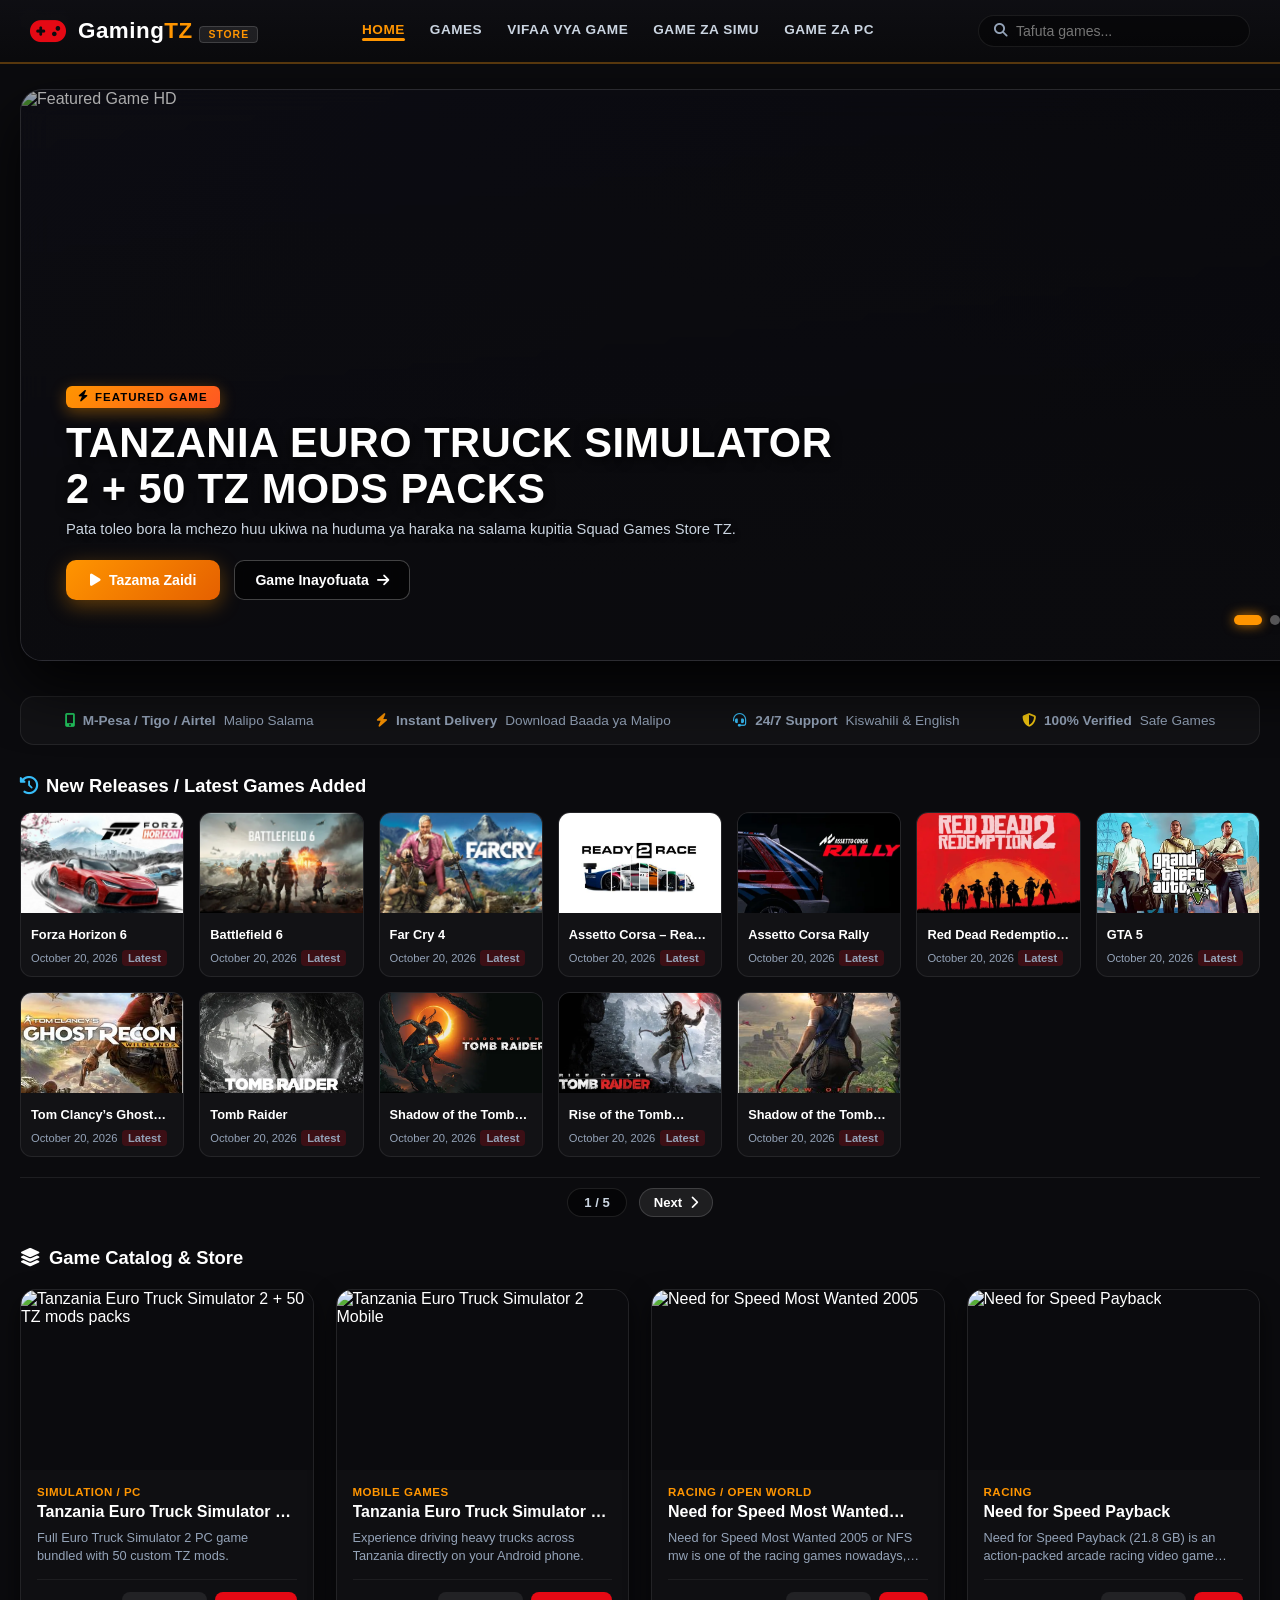
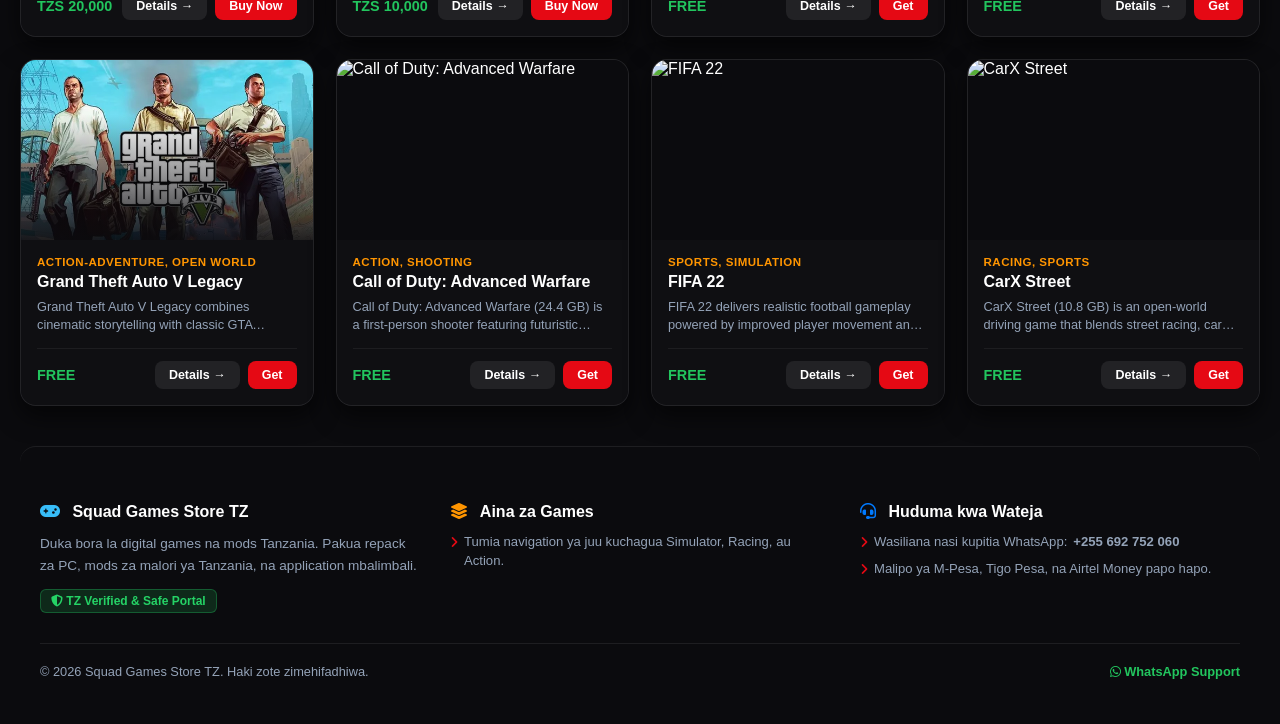
==== commit cf2cde72: "Update index.html" ====
--- a/index.html
+++ b/index.html
@@ -63,7 +63,7 @@
             letter-spacing: 1px;
         }
 
-        /* Top Navigation Tabs */
+        /* Top Navigation Tabs (Without Jinsi Inavyofanya & Community) */
         .gamingtz-nav-links {
             display: flex;
             align-items: center;
@@ -105,47 +105,52 @@
             padding: 25px 20px;
         }
 
-        /* --- MODERN CINEMATIC TRANSPARENT HERO SPOTLIGHT --- */
+        /* --- HD FEATURED HERO SPOTLIGHT WITH FULL IMAGE VIEW --- */
         .modern-hero-spotlight {
             position: relative;
             width: 100%;
-            min-height: 440px;
-            background: linear-gradient(135deg, rgba(18, 18, 28, 0.75) 0%, rgba(10, 10, 15, 0.88) 100%);
-            backdrop-filter: blur(16px);
-            -webkit-backdrop-filter: blur(16px);
-            border: 1px solid rgba(255, 255, 255, 0.1);
+            height: 480px;
             border-radius: 22px;
-            padding: 45px 50px;
+            overflow: hidden;
             box-shadow: 0 25px 60px rgba(0, 0, 0, 0.85);
             margin-bottom: 35px;
-            overflow: hidden;
             cursor: pointer;
-            display: flex;
-            flex-direction: column;
-            justify-content: flex-end;
-            transition: border-color 0.3s ease;
-        }
-
-        .modern-hero-spotlight:hover {
-            border-color: rgba(255, 149, 0, 0.4);
-        }
-
-        /* Ambient Background Glow */
-        .hero-backdrop-glow {
+            border: 1px solid rgba(255, 255, 255, 0.12);
+        }
+
+        .hero-bg-image {
             position: absolute;
-            top: -50px;
-            right: -50px;
-            width: 350px;
-            height: 350px;
-            background: radial-gradient(circle, rgba(255, 149, 0, 0.15) 0%, transparent 70%);
-            pointer-events: none;
+            top: 0;
+            left: 0;
+            width: 100%;
+            height: 100%;
+            object-fit: cover;
+            filter: brightness(0.85);
+            transition: transform 0.6s ease;
+        }
+
+        .modern-hero-spotlight:hover .hero-bg-image {
+            transform: scale(1.03);
+        }
+
+        /* Dark Gradient Overlay so text is crisp and clear */
+        .hero-gradient-overlay {
+            position: absolute;
+            top: 0;
+            left: 0;
+            width: 100%;
+            height: 100%;
+            background: linear-gradient(180deg, rgba(0,0,0,0.2) 0%, rgba(11,11,14,0.85) 85%);
             z-index: 1;
         }
 
         .hero-content-overlay {
-            position: relative;
+            position: absolute;
+            bottom: 35px;
+            left: 45px;
+            right: 45px;
             z-index: 2;
-            max-width: 750px;
+            max-width: 800px;
         }
 
         .hero-tag-badge {
@@ -160,82 +165,80 @@
             border-radius: 6px;
             letter-spacing: 1px;
             text-transform: uppercase;
-            margin-bottom: 16px;
+            margin-bottom: 12px;
             box-shadow: 0 4px 15px rgba(255, 149, 0, 0.4);
         }
 
         .hero-main-title {
-            font-size: 2.5rem;
+            font-size: 2.6rem;
             font-weight: 900;
             color: #ffffff;
-            margin: 0 0 12px 0;
+            margin: 0 0 8px 0;
             text-transform: uppercase;
             letter-spacing: 0.5px;
-            text-shadow: 0 2px 10px rgba(0,0,0,0.8);
+            text-shadow: 0 3px 12px rgba(0,0,0,0.9);
             line-height: 1.1;
         }
 
         .hero-sub-text {
             font-size: 0.92rem;
-            color: #94a3b8;
-            margin: 0 0 25px 0;
-            line-height: 1.5;
+            color: #cbd5e1;
+            margin: 0 0 20px 0;
+            line-height: 1.4;
+            text-shadow: 0 2px 6px rgba(0,0,0,0.8);
         }
 
         .hero-action-buttons {
             display: flex;
             gap: 14px;
             flex-wrap: wrap;
-            margin-bottom: 25px;
         }
 
         .hero-btn-primary {
             background: linear-gradient(135deg, #ff9500, #e56000);
             color: #fff;
             border: none;
-            padding: 12px 26px;
+            padding: 11px 24px;
             border-radius: 10px;
             font-weight: 800;
-            font-size: 0.9rem;
+            font-size: 0.88rem;
             cursor: pointer;
             display: flex;
             align-items: center;
             gap: 8px;
             box-shadow: 0 6px 20px rgba(255, 149, 0, 0.35);
-            transition: transform 0.2s, box-shadow 0.2s;
+            transition: transform 0.2s;
         }
 
         .hero-btn-primary:hover {
             transform: translateY(-2px);
-            box-shadow: 0 8px 25px rgba(255, 149, 0, 0.55);
         }
 
         .hero-btn-secondary {
-            background: rgba(255, 255, 255, 0.06);
+            background: rgba(0, 0, 0, 0.6);
             color: #fff;
-            border: 1px solid rgba(255, 255, 255, 0.15);
-            padding: 12px 22px;
+            border: 1px solid rgba(255, 255, 255, 0.25);
+            padding: 11px 20px;
             border-radius: 10px;
             font-weight: 700;
-            font-size: 0.9rem;
+            font-size: 0.88rem;
             cursor: pointer;
             display: flex;
             align-items: center;
             gap: 8px;
             backdrop-filter: blur(6px);
-            transition: background 0.2s, border-color 0.2s;
+            transition: background 0.2s;
         }
 
         .hero-btn-secondary:hover {
-            background: rgba(255, 255, 255, 0.12);
-            border-color: rgba(255, 255, 255, 0.3);
-        }
-
-        /* Glowing Animated Navigation Dots (Passing Around at the Bottom) */
+            background: rgba(0, 0, 0, 0.8);
+        }
+
+        /* Glowing Animated Navigation Dots (Passing Around at the Bottom Right) */
         .hero-dots-pagination {
             position: absolute;
-            bottom: 25px;
-            right: 40px;
+            bottom: 35px;
+            right: 45px;
             display: flex;
             gap: 8px;
             z-index: 3;
@@ -244,7 +247,7 @@
         .hero-dot {
             width: 10px;
             height: 10px;
-            background: rgba(255, 255, 255, 0.25);
+            background: rgba(255, 255, 255, 0.3);
             border-radius: 50%;
             cursor: pointer;
             transition: all 0.3s ease;
@@ -268,30 +271,29 @@
 
         @media (max-width: 768px) {
             .gamingtz-nav-links { display: none; }
-            .modern-hero-spotlight { padding: 25px 20px; }
+            .modern-hero-spotlight { height: 400px; }
+            .hero-content-overlay { left: 20px; right: 20px; bottom: 20px; }
             .hero-main-title { font-size: 1.8rem; }
-            .hero-dots-pagination { right: 20px; bottom: 15px; }
+            .hero-dots-pagination { right: 20px; bottom: 20px; }
         }
     </style>
 </head>
 <body>
 
-    <!-- GamingTZ Top Header Navigation Bar -->
+    <!-- GamingTZ Top Header Navigation Bar (Cleaned Up) -->
     <header class="gamingtz-header">
         <a href="index.html" class="gamingtz-logo-area">
             <i class="fa-solid fa-gamepad" style="font-size: 1.8rem; color: #e50914;"></i>
             <div class="gamingtz-logo-text">Gaming<span>TZ</span> <span class="gamingtz-store-badge">STORE</span></div>
         </a>
 
-        <!-- Navigation Tabs -->
+        <!-- Navigation Tabs (Removed Jinsi Inavyofanya & Community) -->
         <nav class="gamingtz-nav-links">
             <a href="index.html" class="gamingtz-nav-item active">Home</a>
             <a href="#games-grid-section" class="gamingtz-nav-item">Games</a>
             <a href="download.html" class="gamingtz-nav-item">Vifaa Vya Game</a>
             <a href="index.html?category=mobile" class="gamingtz-nav-item">Game Za Simu</a>
             <a href="index.html?category=pc" class="gamingtz-nav-item">Game Za PC</a>
-            <a href="https://wa.me/255692752060?text=Hello%20SquadGames%2C%20nisaidie%20kuhusu%20game." target="_blank" class="gamingtz-nav-item">Jinsi Inavyofanya</a>
-            <a href="https://wa.me/255692752060" target="_blank" class="gamingtz-nav-item">Community</a>
         </nav>
 
         <div class="portal-search-wrapper" style="width: 240px;">
@@ -303,12 +305,13 @@
     <!-- Main Full-Width Container -->
     <div class="main-full-container">
 
-        <!-- New Cinematic Transparent Hero Spotlight Banner -->
+        <!-- HD Cinematic Featured Spotlight Hero Banner (Shows Full Game Profile Images) -->
         <div class="modern-hero-spotlight" onclick="openFeaturedDetails()">
-            <div class="hero-backdrop-glow"></div>
+            <img id="heroSliderImg" src="" alt="Featured Game HD" class="hero-bg-image">
+            <div class="hero-gradient-overlay"></div>
             
             <div class="hero-content-overlay">
-                <span class="hero-tag-badge"><i class="fa-solid fa-bolt"></i> FEATURED</span>
+                <span class="hero-tag-badge"><i class="fa-solid fa-bolt"></i> FEATURED GAME</span>
                 <h1 id="heroSliderTitle" class="hero-main-title">Loading Featured Game...</h1>
                 <p class="hero-sub-text">Pata toleo bora la mchezo huu ukiwa na huduma ya haraka na salama kupitia Squad Games Store TZ.</p>
                 
--- a/style.css
+++ b/style.css
@@ -93,16 +93,157 @@
     font-size: 0.85rem;
 }
 
-/* --- CINEMATIC FEATURED HERO BANNER (Full Width) --- */
-.cinematic-hero-box {
-    background: rgba(18, 18, 24, 0.75);
-    backdrop-filter: blur(12px);
-    -webkit-backdrop-filter: blur(12px);
-    border: 1px solid rgba(255, 255, 255, 0.08);
-    border-radius: 20px;
-    padding: 25px;
-    box-shadow: 0 20px 50px rgba(0, 0, 0, 0.8);
-    margin-bottom: 30px;
+/* --- MODERN CINEMATIC TRANSPARENT HERO SPOTLIGHT --- */
+.modern-hero-spotlight {
+    position: relative;
+    width: 100%;
+    min-height: 440px;
+    background: linear-gradient(135deg, rgba(18, 18, 28, 0.75) 0%, rgba(10, 10, 15, 0.88) 100%);
+    backdrop-filter: blur(16px);
+    -webkit-backdrop-filter: blur(16px);
+    border: 1px solid rgba(255, 255, 255, 0.1);
+    border-radius: 22px;
+    padding: 45px 50px;
+    box-shadow: 0 25px 60px rgba(0, 0, 0, 0.85);
+    margin-bottom: 35px;
+    overflow: hidden;
+    cursor: pointer;
+    display: flex;
+    flex-direction: column;
+    justify-content: flex-end;
+    transition: border-color 0.3s ease;
+}
+
+.modern-hero-spotlight:hover {
+    border-color: rgba(255, 149, 0, 0.4);
+}
+
+/* Ambient Background Glow */
+.hero-backdrop-glow {
+    position: absolute;
+    top: -50px;
+    right: -50px;
+    width: 350px;
+    height: 350px;
+    background: radial-gradient(circle, rgba(255, 149, 0, 0.15) 0%, transparent 70%);
+    pointer-events: none;
+    z-index: 1;
+}
+
+.hero-content-overlay {
+    position: relative;
+    z-index: 2;
+    max-width: 750px;
+}
+
+.hero-tag-badge {
+    display: inline-flex;
+    align-items: center;
+    gap: 6px;
+    background: linear-gradient(135deg, #ff9500, #ff5722);
+    color: #000;
+    font-size: 0.72rem;
+    font-weight: 900;
+    padding: 5px 12px;
+    border-radius: 6px;
+    letter-spacing: 1px;
+    text-transform: uppercase;
+    margin-bottom: 16px;
+    box-shadow: 0 4px 15px rgba(255, 149, 0, 0.4);
+}
+
+.hero-main-title {
+    font-size: 2.5rem;
+    font-weight: 900;
+    color: #ffffff;
+    margin: 0 0 12px 0;
+    text-transform: uppercase;
+    letter-spacing: 0.5px;
+    text-shadow: 0 2px 10px rgba(0,0,0,0.8);
+    line-height: 1.1;
+}
+
+.hero-sub-text {
+    font-size: 0.92rem;
+    color: var(--text-muted);
+    margin: 0 0 25px 0;
+    line-height: 1.5;
+}
+
+.hero-action-buttons {
+    display: flex;
+    gap: 14px;
+    flex-wrap: wrap;
+    margin-bottom: 25px;
+}
+
+.hero-btn-primary {
+    background: linear-gradient(135deg, #ff9500, #e56000);
+    color: #fff;
+    border: none;
+    padding: 12px 26px;
+    border-radius: 10px;
+    font-weight: 800;
+    font-size: 0.9rem;
+    cursor: pointer;
+    display: flex;
+    align-items: center;
+    gap: 8px;
+    box-shadow: 0 6px 20px rgba(255, 149, 0, 0.35);
+    transition: transform 0.2s, box-shadow 0.2s;
+}
+
+.hero-btn-primary:hover {
+    transform: translateY(-2px);
+    box-shadow: 0 8px 25px rgba(255, 149, 0, 0.55);
+}
+
+.hero-btn-secondary {
+    background: rgba(255, 255, 255, 0.06);
+    color: #fff;
+    border: 1px solid rgba(255, 255, 255, 0.15);
+    padding: 12px 22px;
+    border-radius: 10px;
+    font-weight: 700;
+    font-size: 0.9rem;
+    cursor: pointer;
+    display: flex;
+    align-items: center;
+    gap: 8px;
+    backdrop-filter: blur(6px);
+    transition: background 0.2s, border-color 0.2s;
+}
+
+.hero-btn-secondary:hover {
+    background: rgba(255, 255, 255, 0.12);
+    border-color: rgba(255, 255, 255, 0.3);
+}
+
+/* Glowing Animated Navigation Dots (Passing Around at the Bottom) */
+.hero-dots-pagination {
+    position: absolute;
+    bottom: 25px;
+    right: 40px;
+    display: flex;
+    gap: 8px;
+    z-index: 3;
+}
+
+.hero-dot {
+    width: 10px;
+    height: 10px;
+    background: rgba(255, 255, 255, 0.25);
+    border-radius: 50%;
+    cursor: pointer;
+    transition: all 0.3s ease;
+    box-shadow: 0 0 8px rgba(0,0,0,0.5);
+}
+
+.hero-dot.active {
+    width: 28px;
+    background: #ff9500;
+    border-radius: 6px;
+    box-shadow: 0 0 12px rgba(255, 149, 0, 0.8);
 }
 
 .section-title {
@@ -113,66 +254,6 @@
     display: flex;
     align-items: center;
     gap: 8px;
-}
-
-.hero-slider-wrapper {
-    position: relative;
-    width: 100%;
-    height: 480px !important;
-    border-radius: 14px !important;
-    overflow: hidden;
-    background: #000;
-    box-shadow: 0 10px 30px rgba(0,0,0,0.9);
-    cursor: pointer;
-}
-
-.hero-slider-img {
-    width: 100%;
-    height: 100%;
-    object-fit: cover;
-    filter: brightness(0.95);
-    transition: transform 0.5s ease;
-}
-
-.hero-slider-wrapper:hover .hero-slider-img {
-    transform: scale(1.02);
-}
-
-/* Glassmorphic Navigation Arrows on Slider */
-.slider-arrow {
-    position: absolute;
-    top: 50%;
-    transform: translateY(-50%);
-    z-index: 10;
-    background: rgba(0, 0, 0, 0.6) !important;
-    backdrop-filter: blur(6px);
-    border: 1px solid rgba(255, 255, 255, 0.2) !important;
-    color: #fff !important;
-    width: 48px !important;
-    height: 48px !important;
-    border-radius: 50% !important;
-    cursor: pointer;
-    display: flex;
-    align-items: center;
-    justify-content: center;
-    transition: all 0.2s ease;
-}
-
-.slider-arrow:hover {
-    background: var(--accent-red) !important;
-    border-color: var(--accent-red) !important;
-}
-
-.slider-prev { left: 20px; }
-.slider-next { right: 20px; }
-
-.hero-slider-title {
-    margin-top: 20px !important;
-    font-size: 1.6rem !important;
-    color: #fff !important;
-    font-weight: 800 !important;
-    letter-spacing: 0.5px;
-    text-shadow: 0 2px 8px rgba(0,0,0,0.8);
 }
 
 /* --- TRUST BAR --- */
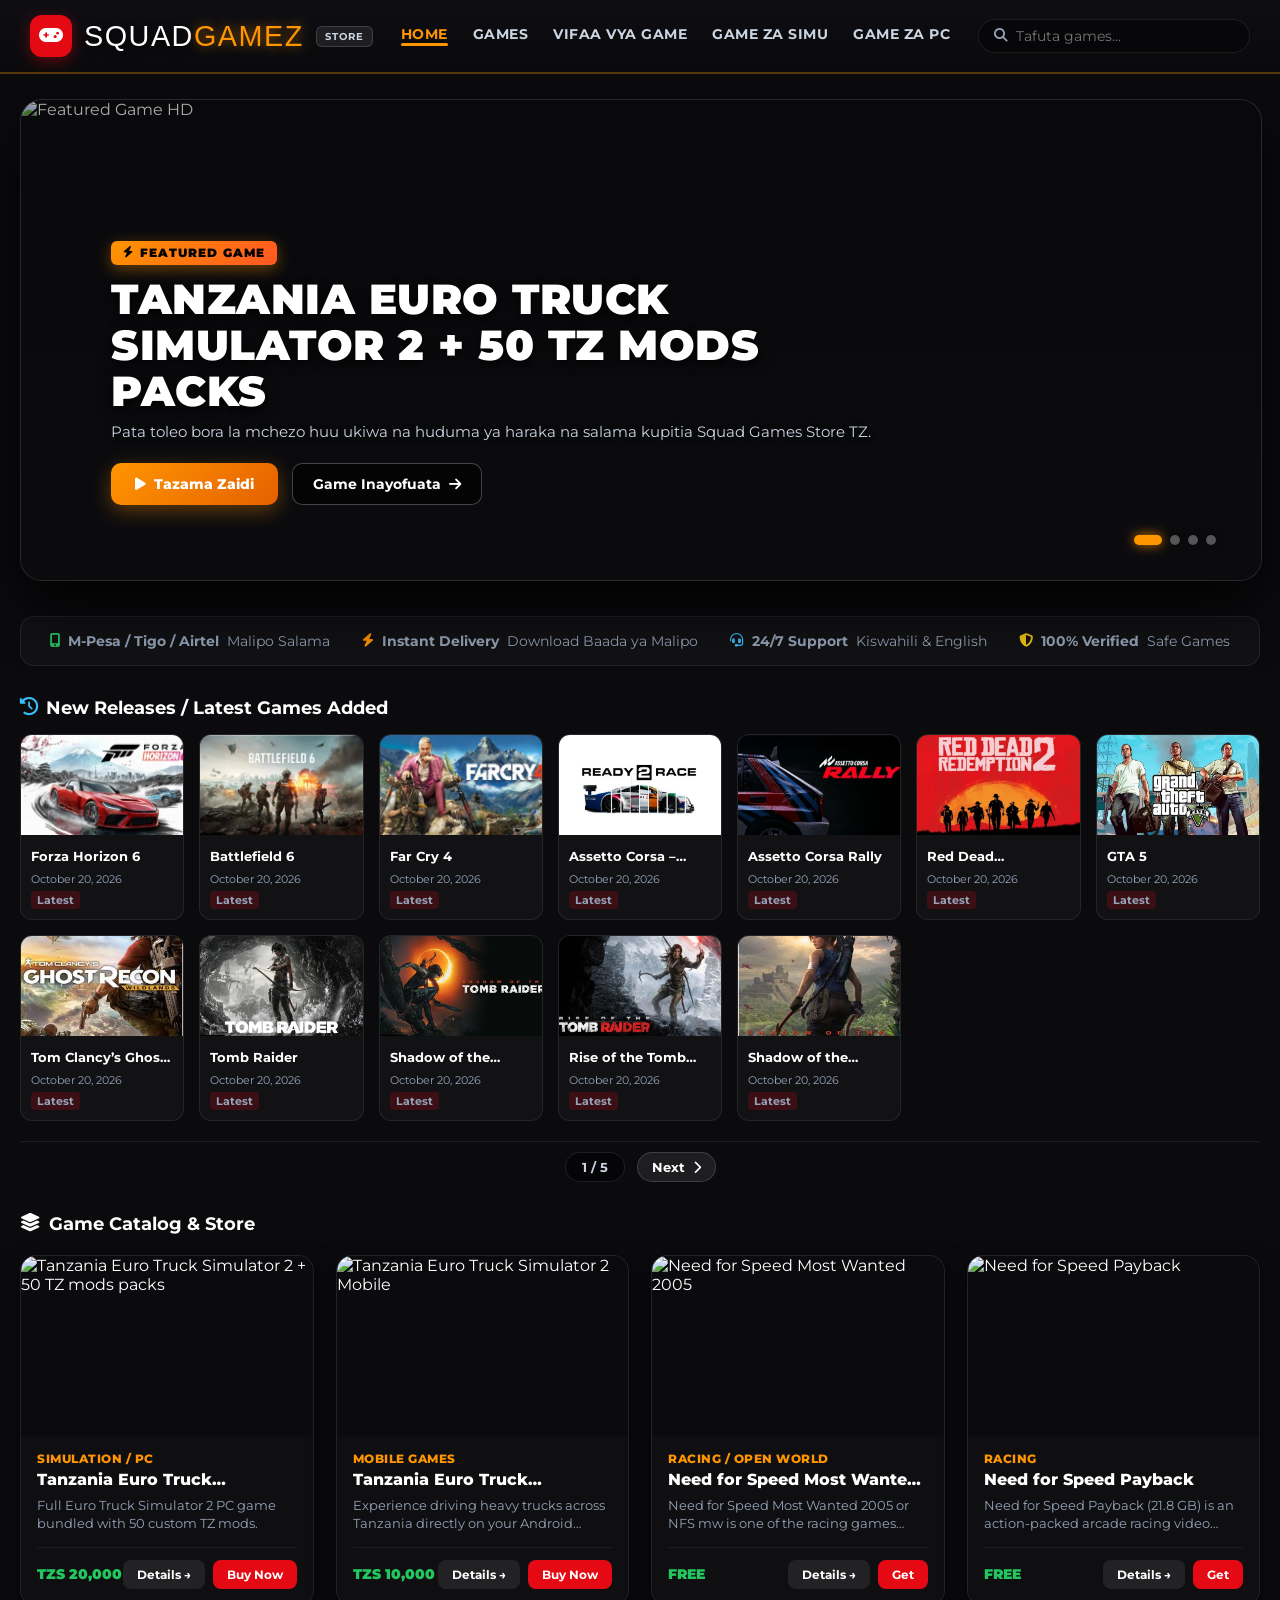
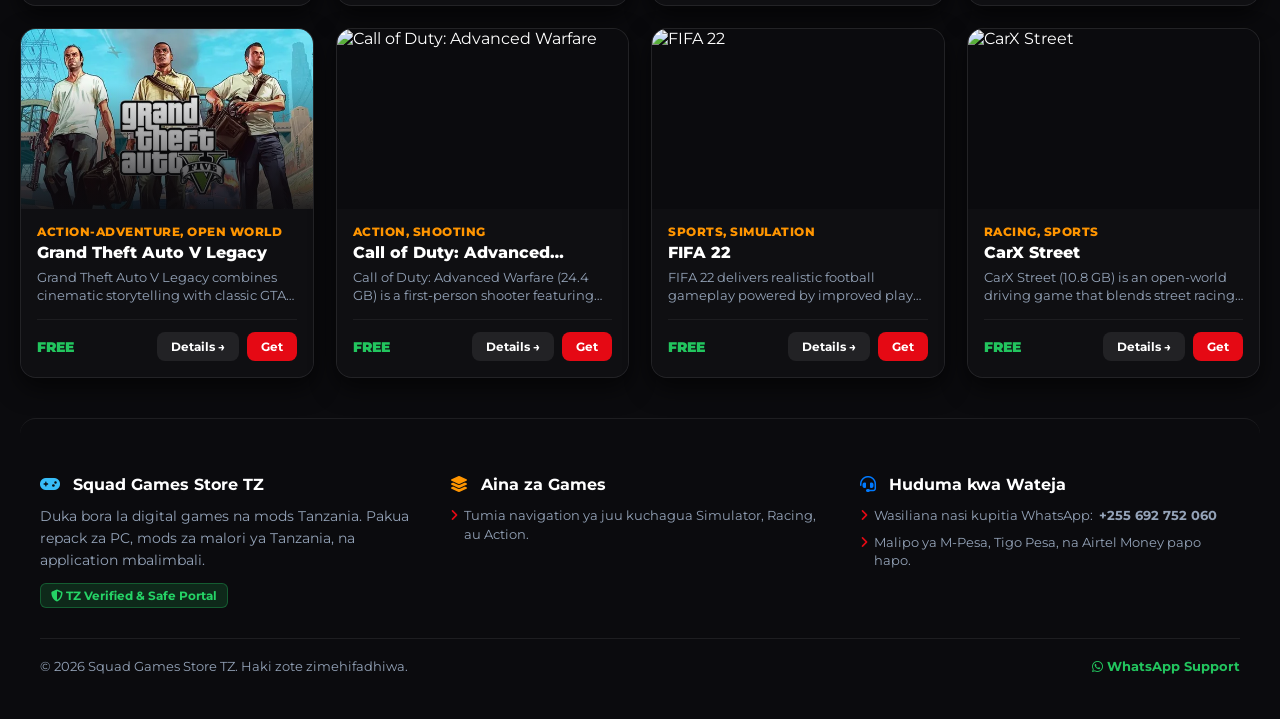
==== commit 360b64da: "Update index.html" ====
--- a/index.html
+++ b/index.html
@@ -6,19 +6,22 @@
     <title>Squad Games Store TZ - Duka Bora la Games Tanzania</title>
     <!-- FontAwesome Icons -->
     <link rel="stylesheet" href="https://cdnjs.cloudflare.com/ajax/libs/font-awesome/6.4.0/css/all.min.css">
+    <!-- Google Fonts: Permanent Marker & Montserrat -->
+    <link href="https://fonts.googleapis.com/css2?family=Permanent+Marker&family=Montserrat:wght@400;600;700;800;900&display=swap" rel="stylesheet">
     <link rel="stylesheet" href="style.css">
     <style>
         /* --- GAMINGTZ CINEMATIC STORE STYLING OVERRIDES --- */
         body {
             background-color: #0b0b0e;
             color: #fff;
-            font-family: 'Segoe UI', Tahoma, Geneva, Verdana, sans-serif;
+            font-family: 'Montserrat', sans-serif !important;
             margin: 0;
             padding: 0;
             overflow-x: hidden;
-        }
-
-        /* Top Header Navigation Bar matching GamingTZ style */
+            -webkit-font-smoothing: antialiased;
+        }
+
+        /* Top Header Navigation Bar */
         .gamingtz-header {
             background: linear-gradient(180deg, rgba(15,15,20,0.95) 0%, rgba(10,10,12,0.98) 100%);
             border-bottom: 2px solid rgba(255,149,0,0.3);
@@ -34,6 +37,7 @@
             backdrop-filter: blur(10px);
         }
 
+        /* --- SQUADGAMEZ CUSTOM BRUSH LOGO STYLE --- */
         .gamingtz-logo-area {
             display: flex;
             align-items: center;
@@ -41,29 +45,46 @@
             text-decoration: none;
         }
 
-        .gamingtz-logo-text {
-            font-size: 1.4rem;
-            font-weight: 900;
+        .custom-logo-icon {
+            background: #e50914;
             color: #fff;
-            letter-spacing: 0.5px;
-        }
-
-        .gamingtz-logo-text span {
+            width: 42px;
+            height: 42px;
+            border-radius: 12px;
+            display: flex;
+            align-items: center;
+            justify-content: center;
+            font-size: 1.2rem;
+            box-shadow: 0 4px 15px rgba(229, 9, 20, 0.4);
+        }
+
+        .squad-logo-text {
+            font-family: 'Permanent Marker', cursive, sans-serif !important;
+            font-size: 1.8rem;
+            font-weight: 400;
+            color: #ffffff;
+            letter-spacing: 1.5px;
+            text-transform: uppercase;
+            text-shadow: 0 2px 10px rgba(0, 0, 0, 0.8);
+        }
+
+        .squad-logo-text .highlight-z {
             color: #ff9500;
+            text-shadow: 0 0 12px rgba(255, 149, 0, 0.6);
         }
 
         .gamingtz-store-badge {
             background: rgba(255,255,255,0.08);
             border: 1px solid rgba(255,255,255,0.15);
-            padding: 2px 8px;
-            border-radius: 4px;
+            padding: 3px 8px;
+            border-radius: 6px;
             font-size: 0.65rem;
             font-weight: bold;
             color: #cbd5e1;
             letter-spacing: 1px;
         }
 
-        /* Top Navigation Tabs (Without Jinsi Inavyofanya & Community) */
+        /* Top Navigation Tabs */
         .gamingtz-nav-links {
             display: flex;
             align-items: center;
@@ -234,7 +255,7 @@
             background: rgba(0, 0, 0, 0.8);
         }
 
-        /* Glowing Animated Navigation Dots (Passing Around at the Bottom Right) */
+        /* Glowing Animated Navigation Dots */
         .hero-dots-pagination {
             position: absolute;
             bottom: 35px;
@@ -280,14 +301,17 @@
 </head>
 <body>
 
-    <!-- GamingTZ Top Header Navigation Bar (Cleaned Up) -->
+    <!-- SquAdGameZ Top Header Navigation Bar -->
     <header class="gamingtz-header">
         <a href="index.html" class="gamingtz-logo-area">
-            <i class="fa-solid fa-gamepad" style="font-size: 1.8rem; color: #e50914;"></i>
-            <div class="gamingtz-logo-text">Gaming<span>TZ</span> <span class="gamingtz-store-badge">STORE</span></div>
+            <div class="custom-logo-icon">
+                <i class="fa-solid fa-gamepad"></i>
+            </div>
+            <div class="squad-logo-text">SquAd<span class="highlight-z">GameZ</span></div>
+            <span class="gamingtz-store-badge">STORE</span>
         </a>
 
-        <!-- Navigation Tabs (Removed Jinsi Inavyofanya & Community) -->
+        <!-- Navigation Tabs -->
         <nav class="gamingtz-nav-links">
             <a href="index.html" class="gamingtz-nav-item active">Home</a>
             <a href="#games-grid-section" class="gamingtz-nav-item">Games</a>
@@ -305,7 +329,7 @@
     <!-- Main Full-Width Container -->
     <div class="main-full-container">
 
-        <!-- HD Cinematic Featured Spotlight Hero Banner (Shows Full Game Profile Images) -->
+        <!-- HD Cinematic Featured Spotlight Hero Banner -->
         <div class="modern-hero-spotlight" onclick="openFeaturedDetails()">
             <img id="heroSliderImg" src="" alt="Featured Game HD" class="hero-bg-image">
             <div class="hero-gradient-overlay"></div>
@@ -325,7 +349,7 @@
                 </div>
             </div>
 
-            <!-- Glowing Animated Navigation Dots Passing Around -->
+            <!-- Glowing Animated Navigation Dots -->
             <div class="hero-dots-pagination" id="heroDotsContainer">
                 <span class="hero-dot active" onclick="event.stopPropagation(); updateHeroSlider(0);"></span>
                 <span class="hero-dot" onclick="event.stopPropagation(); updateHeroSlider(1);"></span>
--- a/style.css
+++ b/style.css
@@ -1,3 +1,5 @@
+@import url('https://fonts.googleapis.com/css2?family=Montserrat:wght@400;600;700;800;900&display=swap');
+
 /**
  * GamingTZ Store / Squad Games Store TZ - Core Application Stylesheet
  * Optimized for Cinematic Full-Screen Layout & Wide Cards
@@ -18,10 +20,16 @@
 body {
     background-color: var(--bg-main);
     color: var(--text-main);
-    font-family: 'Segoe UI', Tahoma, Geneva, Verdana, sans-serif;
+    font-family: 'Montserrat', sans-serif !important;
     margin: 0;
     padding: 0;
     overflow-x: hidden;
+    -webkit-font-smoothing: antialiased;
+}
+
+/* Global Font Application for Headings, Inputs, and Buttons */
+h1, h2, h3, h4, h5, h6, button, input, .section-title, .gamingtz-nav-item {
+    font-family: 'Montserrat', sans-serif !important;
 }
 
 /* --- TOP UTILITY BAR --- */
@@ -86,6 +94,7 @@
     width: 100%;
     padding-left: 8px;
     font-size: 0.88rem;
+    font-family: 'Montserrat', sans-serif !important;
 }
 
 .search-icon {
@@ -93,17 +102,14 @@
     font-size: 0.85rem;
 }
 
-/* --- MODERN CINEMATIC TRANSPARENT HERO SPOTLIGHT --- */
+/* --- MODERN CINEMATIC TRANSPARENT HERO SPOTLIGHT (PERFECT 100% FIT) --- */
 .modern-hero-spotlight {
     position: relative;
     width: 100%;
-    min-height: 440px;
-    background: linear-gradient(135deg, rgba(18, 18, 28, 0.75) 0%, rgba(10, 10, 15, 0.88) 100%);
-    backdrop-filter: blur(16px);
-    -webkit-backdrop-filter: blur(16px);
-    border: 1px solid rgba(255, 255, 255, 0.1);
+    height: 480px;
+    background: #0b0b0e;
+    border: 1px solid rgba(255, 255, 255, 0.12);
     border-radius: 22px;
-    padding: 45px 50px;
     box-shadow: 0 25px 60px rgba(0, 0, 0, 0.85);
     margin-bottom: 35px;
     overflow: hidden;
@@ -118,22 +124,40 @@
     border-color: rgba(255, 149, 0, 0.4);
 }
 
-/* Ambient Background Glow */
-.hero-backdrop-glow {
+/* Fixed Image Styling so it fills edge-to-edge without cutting off left/right improperly */
+.hero-bg-image {
     position: absolute;
-    top: -50px;
-    right: -50px;
-    width: 350px;
-    height: 350px;
-    background: radial-gradient(circle, rgba(255, 149, 0, 0.15) 0%, transparent 70%);
+    top: 0;
+    left: 0;
+    width: 100%;
+    height: 100%;
+    object-fit: cover !important;
+    object-position: center center !important;
+    filter: brightness(0.9);
+    transition: transform 0.6s ease;
+}
+
+.modern-hero-spotlight:hover .hero-bg-image {
+    transform: scale(1.03);
+}
+
+/* Rich Dark Gradient Overlay for perfect crisp text contrast */
+.hero-gradient-overlay {
+    position: absolute;
+    top: 0;
+    left: 0;
+    width: 100%;
+    height: 100%;
+    background: linear-gradient(180deg, rgba(11,11,14,0.15) 0%, rgba(11,11,14,0.88) 75%);
+    z-index: 1;
     pointer-events: none;
-    z-index: 1;
 }
 
 .hero-content-overlay {
     position: relative;
     z-index: 2;
     max-width: 750px;
+    padding: 0 45px 40px 45px;
 }
 
 .hero-tag-badge {
@@ -159,7 +183,7 @@
     margin: 0 0 12px 0;
     text-transform: uppercase;
     letter-spacing: 0.5px;
-    text-shadow: 0 2px 10px rgba(0,0,0,0.8);
+    text-shadow: 0 3px 12px rgba(0,0,0,0.9);
     line-height: 1.1;
 }
 
@@ -168,13 +192,13 @@
     color: var(--text-muted);
     margin: 0 0 25px 0;
     line-height: 1.5;
+    text-shadow: 0 2px 6px rgba(0,0,0,0.8);
 }
 
 .hero-action-buttons {
     display: flex;
     gap: 14px;
     flex-wrap: wrap;
-    margin-bottom: 25px;
 }
 
 .hero-btn-primary {
@@ -199,9 +223,9 @@
 }
 
 .hero-btn-secondary {
-    background: rgba(255, 255, 255, 0.06);
-    color: #fff;
-    border: 1px solid rgba(255, 255, 255, 0.15);
+    background: rgba(0, 0, 0, 0.6);
+    color: #fff;
+    border: 1px solid rgba(255, 255, 255, 0.25);
     padding: 12px 22px;
     border-radius: 10px;
     font-weight: 700;
@@ -215,15 +239,15 @@
 }
 
 .hero-btn-secondary:hover {
-    background: rgba(255, 255, 255, 0.12);
-    border-color: rgba(255, 255, 255, 0.3);
-}
-
-/* Glowing Animated Navigation Dots (Passing Around at the Bottom) */
+    background: rgba(0, 0, 0, 0.8);
+    border-color: rgba(255, 255, 255, 0.4);
+}
+
+/* Glowing Animated Navigation Dots (Passing Around at the Bottom Right) */
 .hero-dots-pagination {
     position: absolute;
-    bottom: 25px;
-    right: 40px;
+    bottom: 35px;
+    right: 45px;
     display: flex;
     gap: 8px;
     z-index: 3;
@@ -232,7 +256,7 @@
 .hero-dot {
     width: 10px;
     height: 10px;
-    background: rgba(255, 255, 255, 0.25);
+    background: rgba(255, 255, 255, 0.3);
     border-radius: 50%;
     cursor: pointer;
     transition: all 0.3s ease;
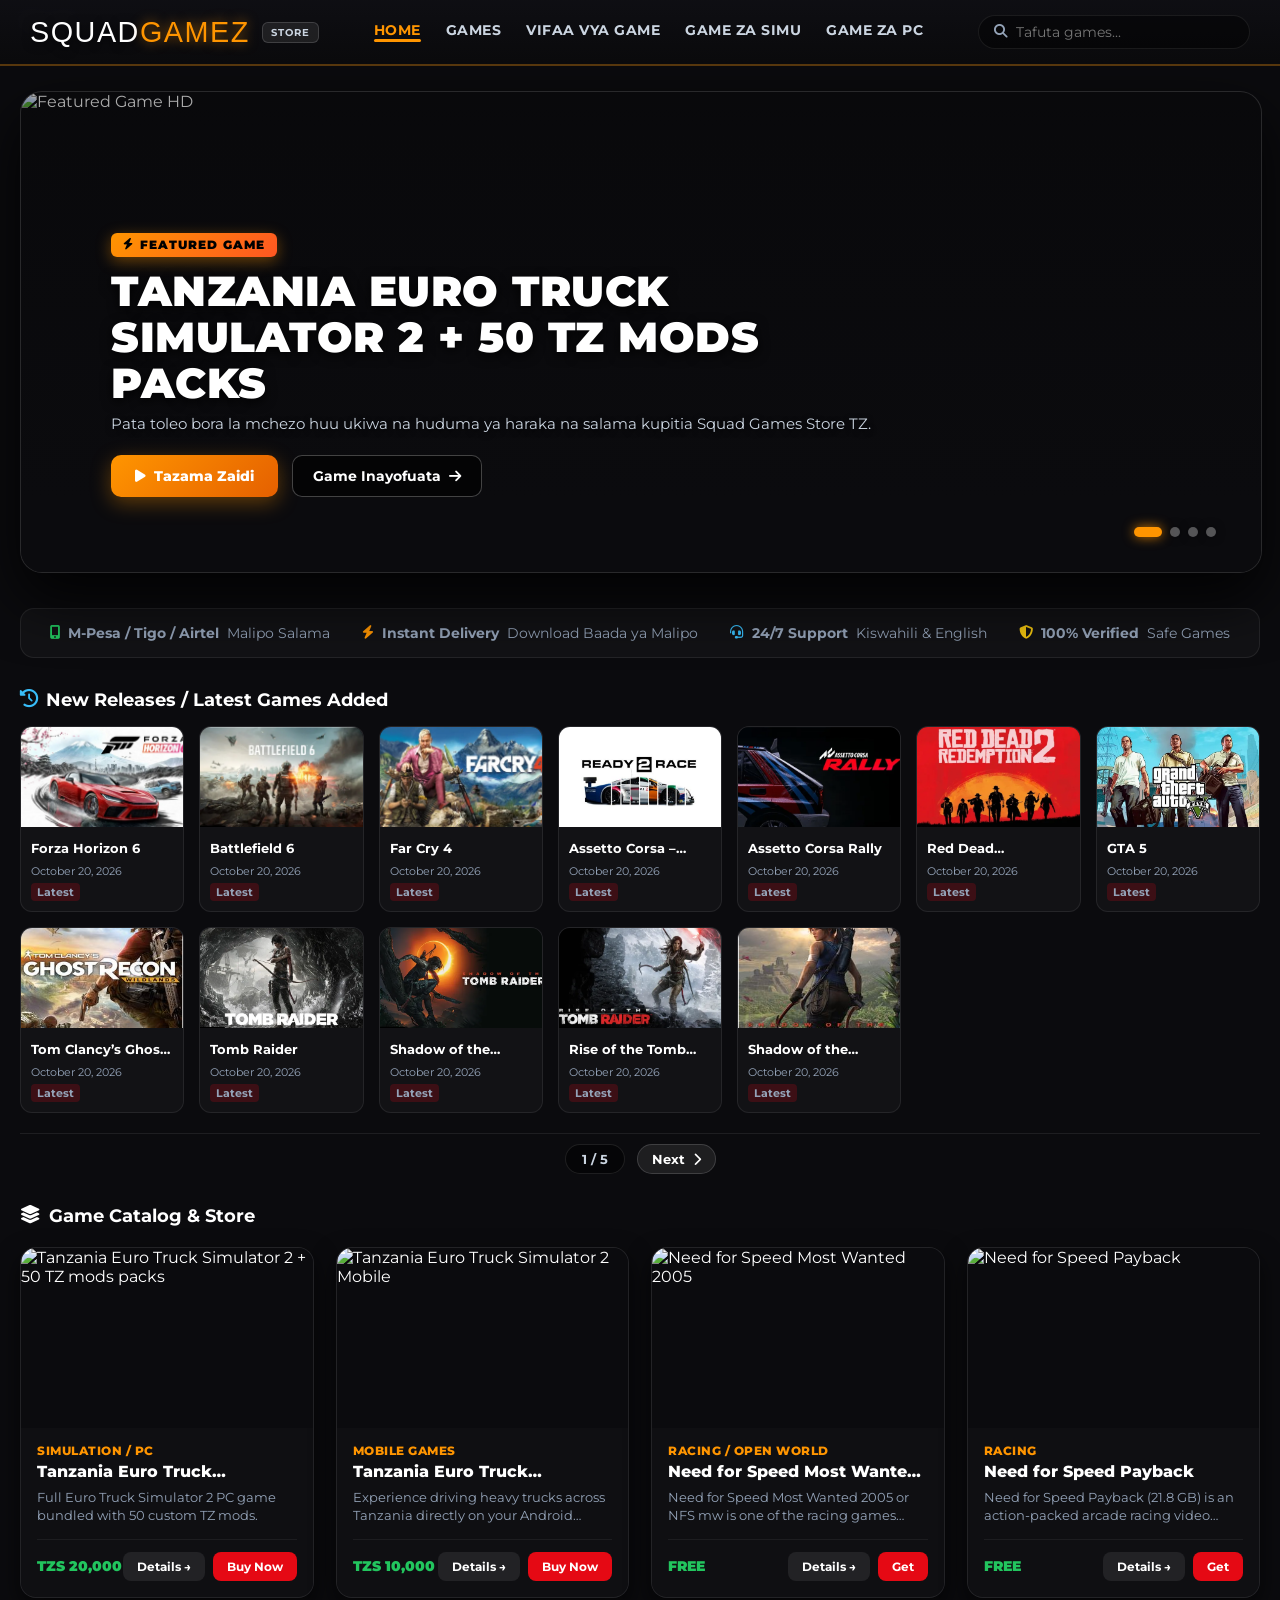
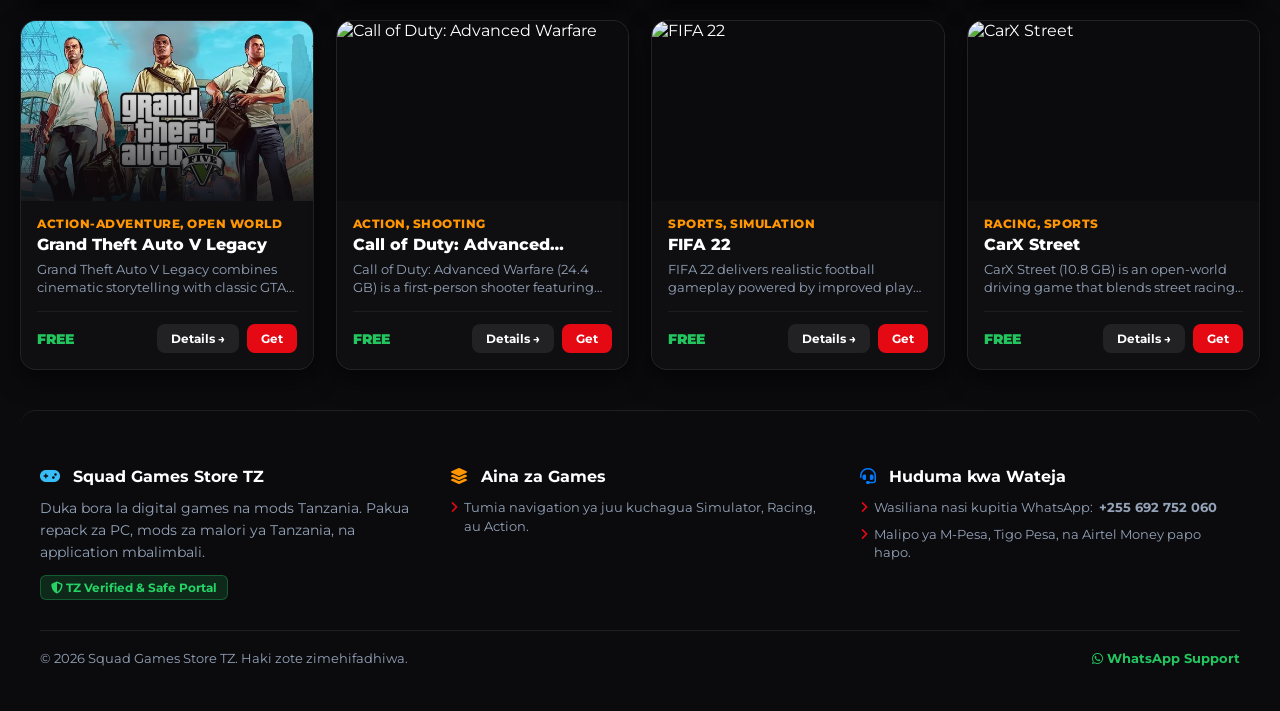
==== commit 0a57e4a0: "Update index.html" ====
--- a/index.html
+++ b/index.html
@@ -45,19 +45,6 @@
             text-decoration: none;
         }
 
-        .custom-logo-icon {
-            background: #e50914;
-            color: #fff;
-            width: 42px;
-            height: 42px;
-            border-radius: 12px;
-            display: flex;
-            align-items: center;
-            justify-content: center;
-            font-size: 1.2rem;
-            box-shadow: 0 4px 15px rgba(229, 9, 20, 0.4);
-        }
-
         .squad-logo-text {
             font-family: 'Permanent Marker', cursive, sans-serif !important;
             font-size: 1.8rem;
@@ -301,12 +288,9 @@
 </head>
 <body>
 
-    <!-- SquAdGameZ Top Header Navigation Bar -->
+    <!-- SquAdGameZ Top Header Navigation Bar (Icon Removed) -->
     <header class="gamingtz-header">
         <a href="index.html" class="gamingtz-logo-area">
-            <div class="custom-logo-icon">
-                <i class="fa-solid fa-gamepad"></i>
-            </div>
             <div class="squad-logo-text">SquAd<span class="highlight-z">GameZ</span></div>
             <span class="gamingtz-store-badge">STORE</span>
         </a>
--- a/style.css
+++ b/style.css
@@ -1,8 +1,8 @@
-@import url('https://fonts.googleapis.com/css2?family=Montserrat:wght@400;600;700;800;900&display=swap');
+@import url('https://fonts.googleapis.com/css2?family=Permanent+Marker&family=Montserrat:wght@400;600;700;800;900&display=swap');
 
 /**
- * GamingTZ Store / Squad Games Store TZ - Core Application Stylesheet
- * Optimized for Cinematic Full-Screen Layout & Wide Cards
+ * Squad Games Store TZ / SquAdGameZ - Core Application Stylesheet
+ * Optimized for Cinematic Full-Screen Layout & Brush Gaming Logo
  */
 
 :root {
@@ -100,6 +100,53 @@
 .search-icon {
     color: var(--text-muted);
     font-size: 0.85rem;
+}
+
+/* --- SQUADGAMEZ CUSTOM BRUSH LOGO STYLE --- */
+.gamingtz-logo-area {
+    display: flex;
+    align-items: center;
+    gap: 12px;
+    text-decoration: none;
+}
+
+.custom-logo-icon {
+    background: #e50914;
+    color: #fff;
+    width: 42px;
+    height: 42px;
+    border-radius: 12px;
+    display: flex;
+    align-items: center;
+    justify-content: center;
+    font-size: 1.2rem;
+    box-shadow: 0 4px 15px rgba(229, 9, 20, 0.4);
+}
+
+.squad-logo-text {
+    font-family: 'Permanent Marker', cursive, sans-serif !important;
+    font-size: 1.8rem;
+    font-weight: 400;
+    color: #ffffff;
+    letter-spacing: 1.5px;
+    text-transform: uppercase;
+    text-shadow: 0 2px 10px rgba(0, 0, 0, 0.8);
+}
+
+.squad-logo-text .highlight-z {
+    color: #ff9500;
+    text-shadow: 0 0 12px rgba(255, 149, 0, 0.6);
+}
+
+.gamingtz-store-badge {
+    background: rgba(255, 255, 255, 0.08);
+    border: 1px solid rgba(255, 255, 255, 0.15);
+    padding: 3px 8px;
+    border-radius: 6px;
+    font-size: 0.65rem;
+    font-weight: bold;
+    color: #cbd5e1;
+    letter-spacing: 1px;
 }
 
 /* --- MODERN CINEMATIC TRANSPARENT HERO SPOTLIGHT (PERFECT 100% FIT) --- */
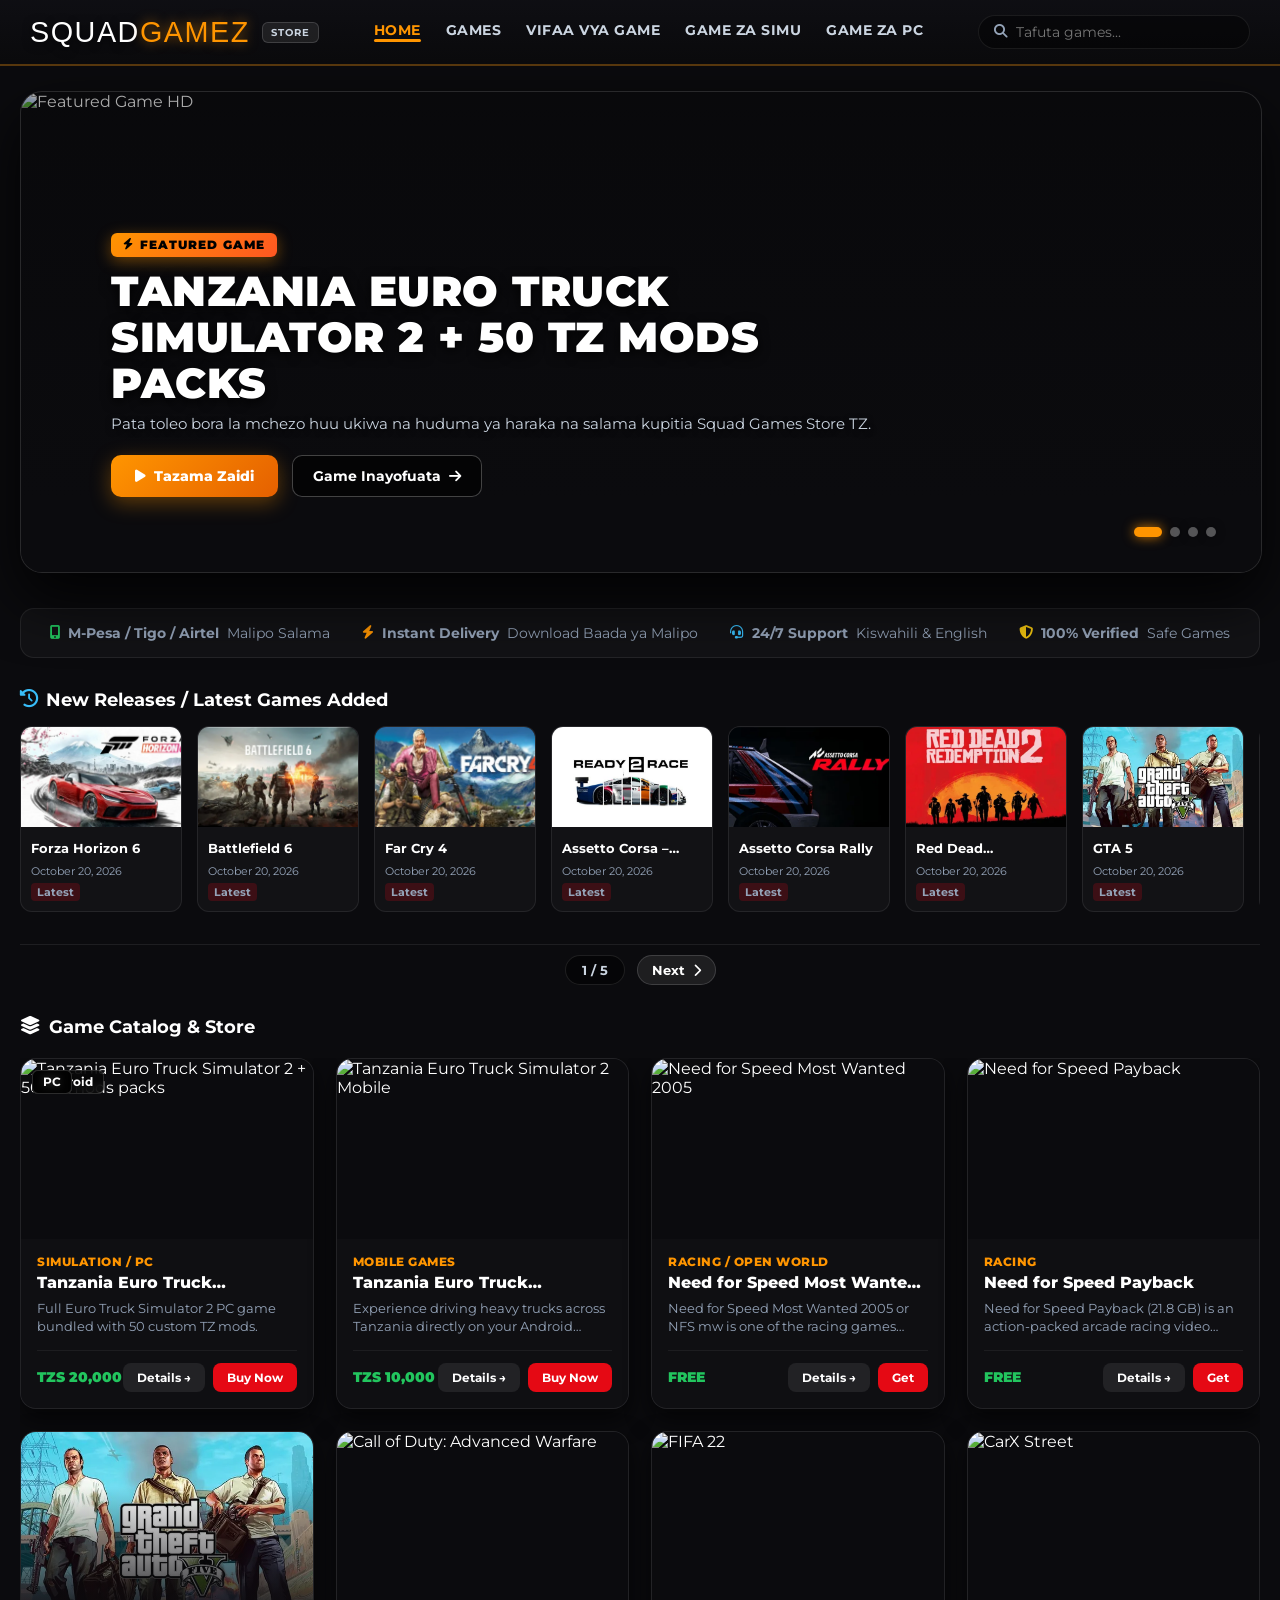
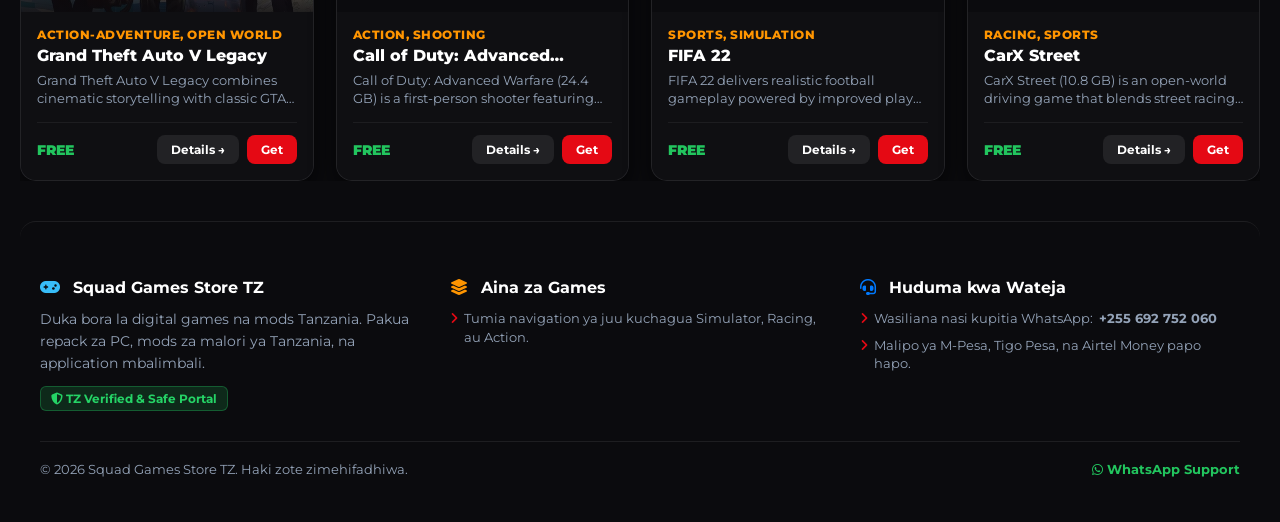
==== commit fbb87af9: "Update index.html" ====
--- a/index.html
+++ b/index.html
@@ -365,6 +365,13 @@
                     <p style="color: #94a3b8;">Inapakiza games za Tanzania...</p>
                 </div>
             </div>
+
+            <!-- Show More / Tazama Zaidi Button Container -->
+            <div class="catalog-expand-wrapper" id="catalogExpandWrapper" style="display: none;">
+                <button class="btn-show-more" id="toggleCatalogBtn" onclick="toggleGameCatalog()">
+                    <i class="fa-solid fa-angles-down"></i> Tazama Zaidi (Show More)
+                </button>
+            </div>
         </section>
 
         <!-- Professional Footer -->
--- a/style.css
+++ b/style.css
@@ -349,14 +349,32 @@
     color: var(--text-muted);
 }
 
-/* --- LATEST GAMES GRID --- */
+/* --- LATEST GAMES HORIZONTAL SCROLLER (OPTION A) --- */
 .latest-games-grid {
-    display: grid;
-    grid-template-columns: repeat(auto-fill, minmax(160px, 1fr));
+    display: flex !important;
     gap: 15px;
+    overflow-x: auto;
+    scroll-behavior: smooth;
+    padding-bottom: 12px;
+    width: 100%;
+}
+
+.latest-games-grid::-webkit-scrollbar {
+    height: 6px;
+}
+
+.latest-games-grid::-webkit-scrollbar-track {
+    background: rgba(255, 255, 255, 0.05);
+    border-radius: 4px;
+}
+
+.latest-games-grid::-webkit-scrollbar-thumb {
+    background: var(--accent-orange);
+    border-radius: 4px;
 }
 
 .latest-game-card {
+    flex: 0 0 160px;
     background: rgba(20,20,24,0.8);
     border: 1px solid var(--border-color);
     border-radius: 12px;
@@ -404,6 +422,47 @@
     border-radius: 4px;
     margin-top: 4px;
     font-weight: bold;
+}
+
+/* --- GAME CATALOG COLLAPSIBLE GRID (MAX 4 LINES) --- */
+#games-grid {
+    display: grid;
+    grid-template-columns: repeat(auto-fill, minmax(280px, 1fr)) !important;
+    gap: 22px !important;
+    max-height: 1100px; /* Limits height to roughly 4 rows of game cards */
+    overflow: hidden;
+    transition: max-height 0.5s ease-in-out;
+    position: relative;
+}
+
+#games-grid.expanded {
+    max-height: 5000px; /* Expands to show all catalog games */
+}
+
+/* Show More Button Container */
+.catalog-expand-wrapper {
+    text-align: center;
+    margin-top: 30px;
+}
+
+.btn-show-more {
+    background: linear-gradient(135deg, #ff9500, #e56000);
+    color: #fff;
+    border: none;
+    padding: 12px 35px;
+    border-radius: 30px;
+    font-weight: 800;
+    font-size: 0.9rem;
+    cursor: pointer;
+    box-shadow: 0 6px 20px rgba(255, 149, 0, 0.35);
+    transition: transform 0.2s, box-shadow 0.2s;
+    text-transform: uppercase;
+    letter-spacing: 1px;
+}
+
+.btn-show-more:hover {
+    transform: translateY(-2px);
+    box-shadow: 0 8px 25px rgba(255, 149, 0, 0.55);
 }
 
 /* --- WIDE GAMINGTZ GAME CARDS & GRID STYLE --- */
